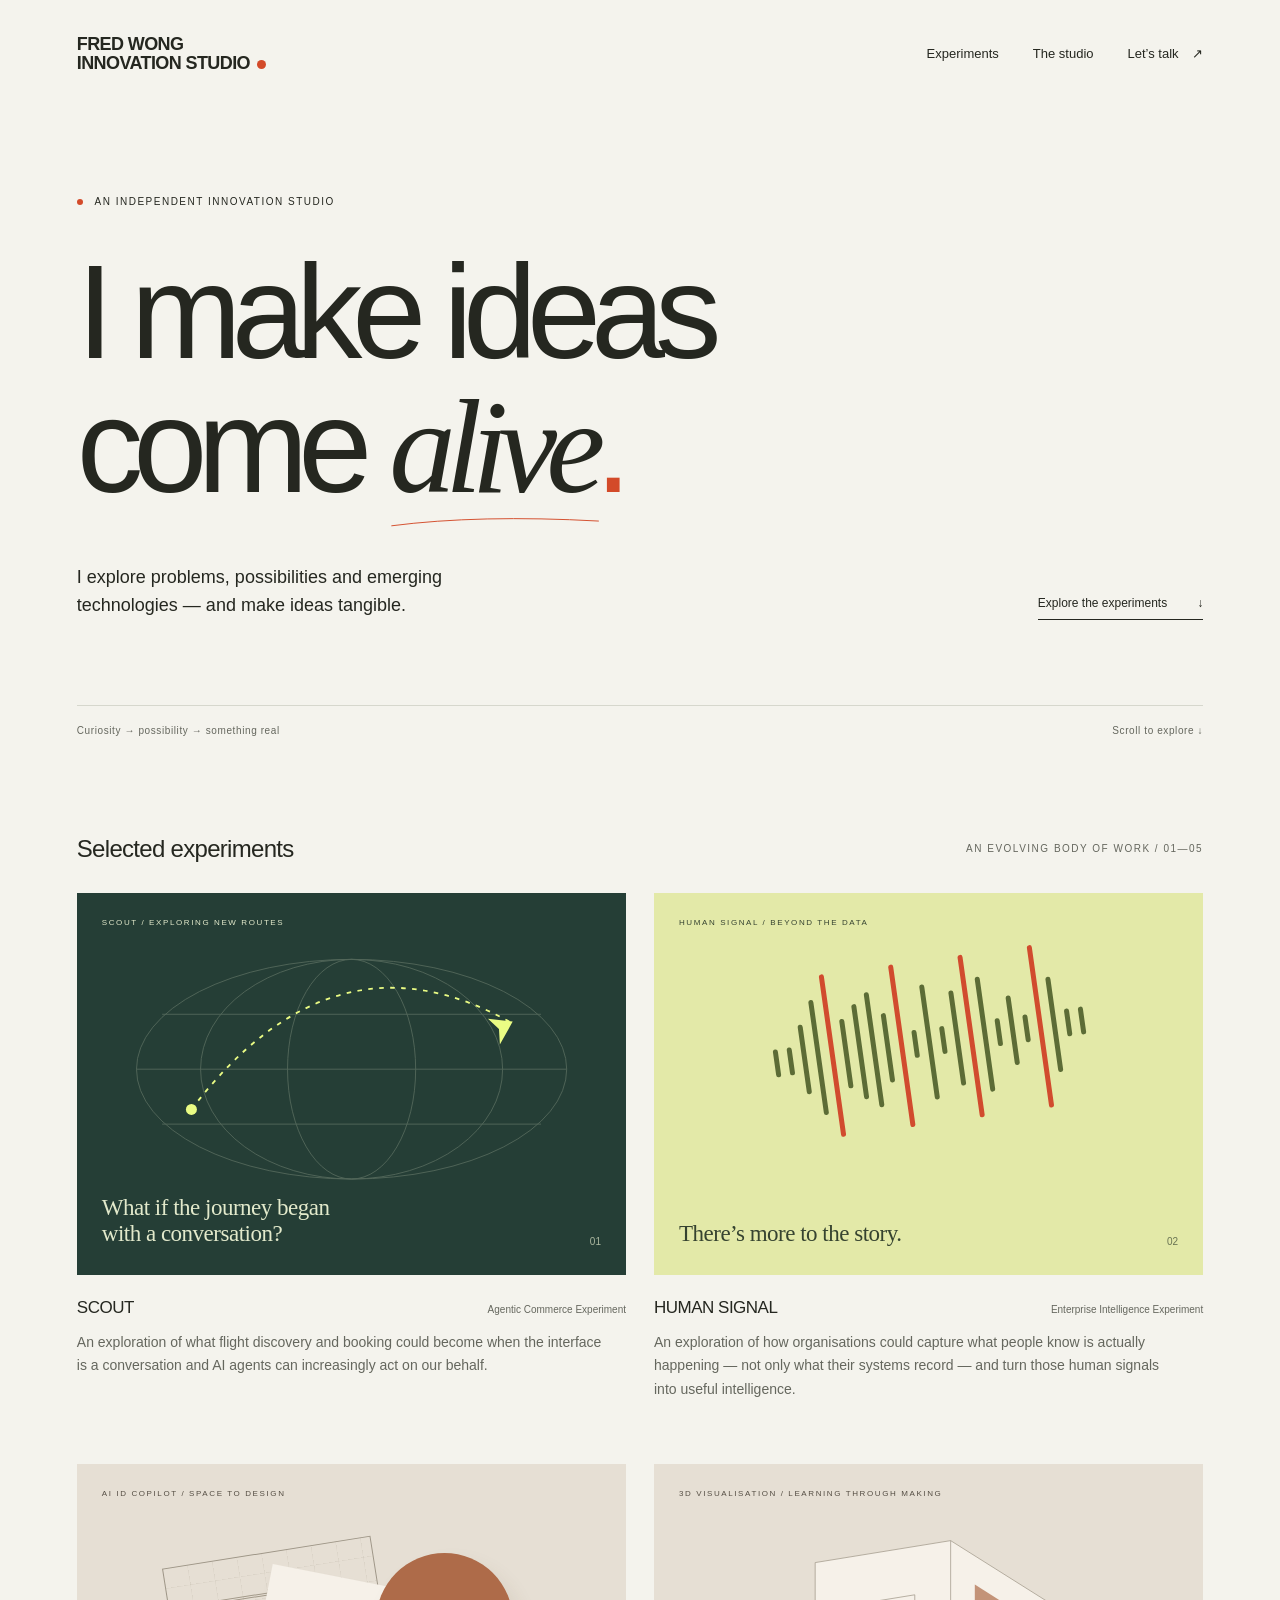
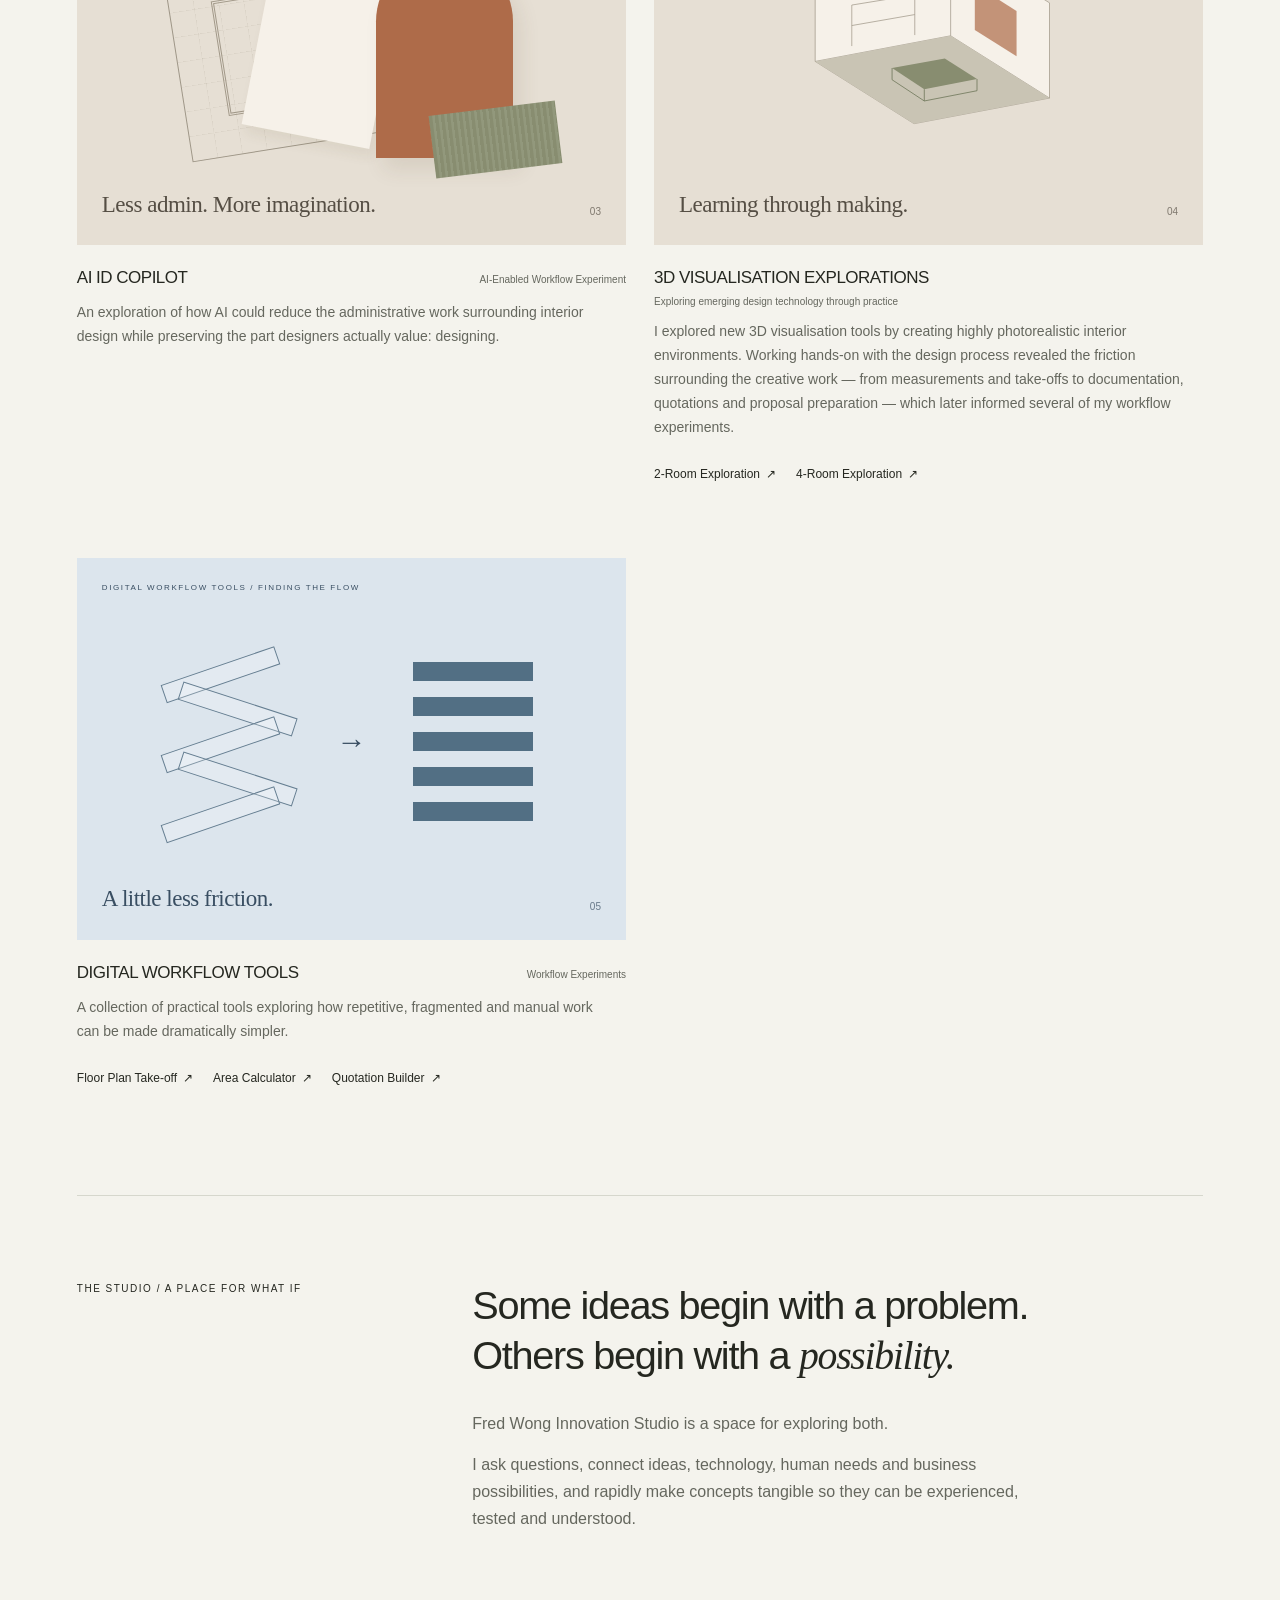
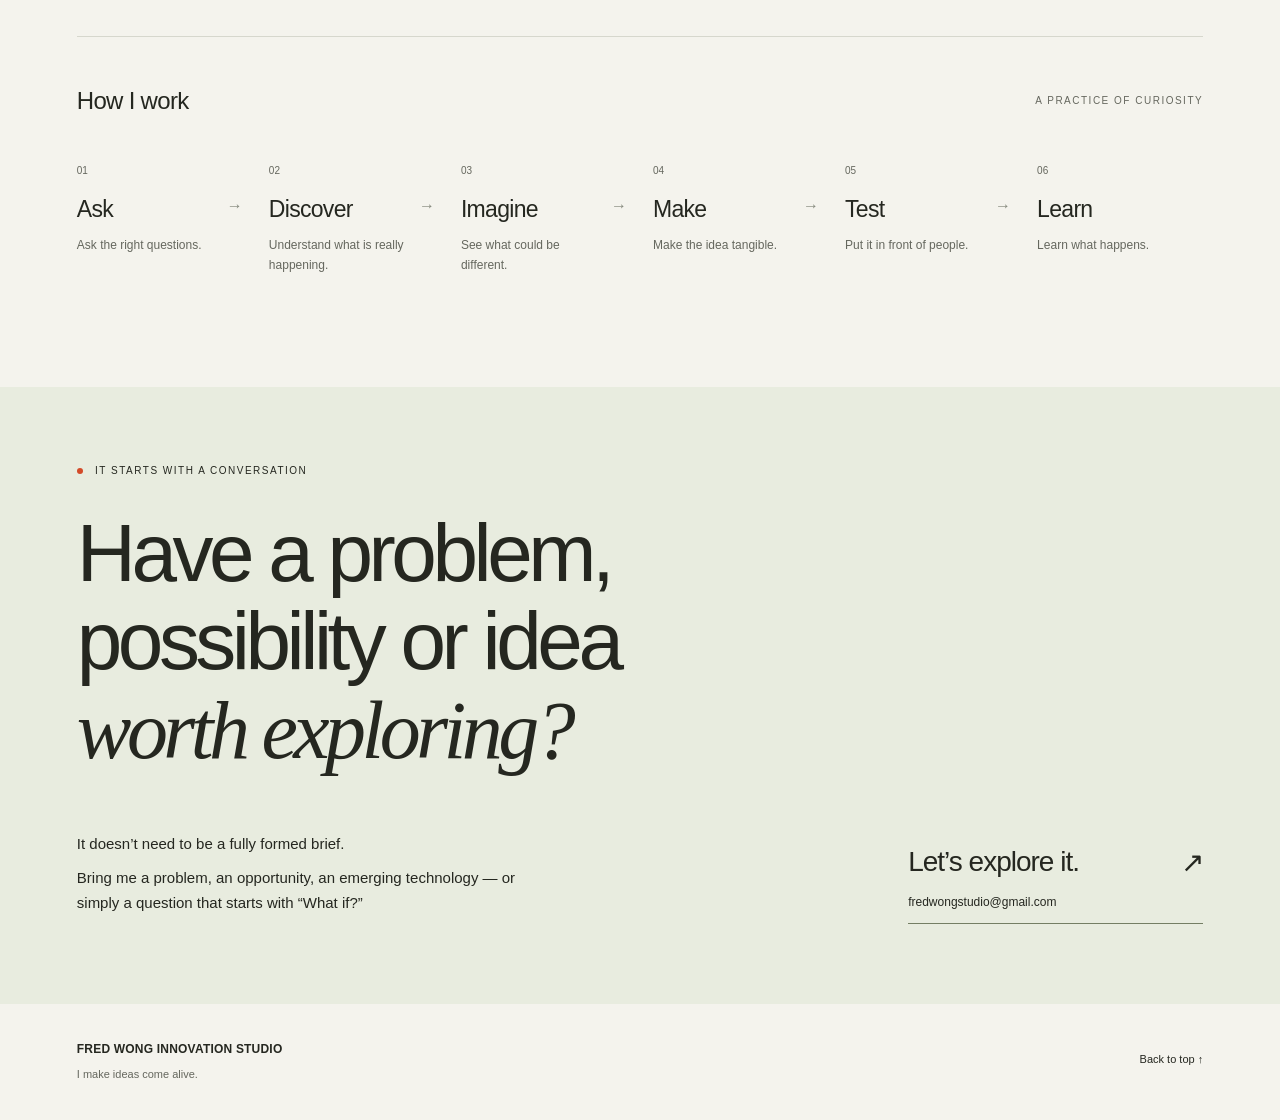
==== index.html @ 366e724b "Refine Studio positioning copy" ====
<!doctype html>
<html lang="en">
<head>
  <meta charset="utf-8">
  <meta name="viewport" content="width=device-width, initial-scale=1">
  <meta name="theme-color" content="#f4f3ed">
  <title>Fred Wong Innovation Studio — I make ideas come alive.</title>
  <meta name="description" content="An independent innovation studio. Exploring problems, possibilities and emerging technologies through tangible experiments.">
  <meta property="og:title" content="Fred Wong Innovation Studio — I make ideas come alive.">
  <meta property="og:description" content="Problems, possibilities, emerging technologies. A space for exploring what could exist and making it tangible.">
  <meta property="og:type" content="website">
  <link rel="icon" href="./favicon.svg" type="image/svg+xml">
  <link rel="stylesheet" href="./styles.css">
</head>
<body>
  <a class="skip-link" href="#main">Skip to content</a>
  <header class="site-header wrap">
    <a class="wordmark" href="#" aria-label="Fred Wong Innovation Studio home">FRED WONG<span>INNOVATION STUDIO<span class="brand-dot" aria-hidden="true"></span></span></a>
    <nav aria-label="Main navigation"><a href="#experiments">Experiments</a><a href="#studio">The studio</a><a href="#contact">Let’s talk <span aria-hidden="true">↗</span></a></nav>
  </header>
  <main id="main">
    <section class="hero wrap" aria-labelledby="hero-title">
      <div class="eyebrow"><span class="small-dot"></span> An independent innovation studio</div>
      <h1 id="hero-title">I make ideas<br>come <span class="alive">alive<svg viewBox="0 0 450 30" aria-hidden="true"><path d="M5 22 Q190 -2 442 12"/></svg></span><span class="orange">.</span></h1>
      <div class="hero-bottom"><p>I explore problems, possibilities and emerging technologies — and make ideas tangible.</p><a class="text-link" href="#experiments">Explore the experiments <span aria-hidden="true">↓</span></a></div>
      <div class="hero-note" aria-hidden="true"><span>Curiosity → possibility → something real</span><span>Scroll to explore ↓</span></div>
    </section>
    <section class="experiments wrap" id="experiments" aria-labelledby="experiments-title">
      <div class="section-heading"><h2 id="experiments-title">Selected experiments</h2><span class="eyebrow">An evolving body of work / 01—05</span></div>
      <div class="project-grid">
        <article class="project" id="scout">
          <div class="art scout-art" aria-hidden="true"><div class="art-label">SCOUT / EXPLORING NEW ROUTES</div><svg viewBox="0 0 600 350"><g fill="none" stroke="currentColor" opacity=".24"><ellipse cx="300" cy="180" rx="235" ry="120"/><ellipse cx="300" cy="180" rx="165" ry="120"/><ellipse cx="300" cy="180" rx="70" ry="120"/><path d="M65 180h470M93 120h414M93 240h414"/></g><path d="M125 224 Q280 20 474 129" fill="none" stroke="#eafc84" stroke-width="2" stroke-dasharray="5 7"/><circle cx="125" cy="224" r="6" fill="#eafc84"/><path d="m476 128-27-3 12 11 1 17z" fill="#eafc84"/></svg><div class="art-caption">What if the journey began<br>with a conversation?</div><span class="art-number">01</span></div>
          <div class="project-heading"><h3><a class="project-link" href="https://fredwongstudio.com/scout/">SCOUT</a></h3><span>Agentic Commerce Experiment</span></div><p>An exploration of what flight discovery and booking could become when the interface is a conversation and AI agents can increasingly act on our behalf.</p>
        </article>
        <article class="project" id="human-signal">
          <div class="art signal-art" aria-hidden="true"><div class="art-label">HUMAN SIGNAL / BEYOND THE DATA</div><div class="signal-field"><i></i><i></i><i></i><i></i><i></i><i></i><i></i><i></i><i></i><i></i><i></i><i></i><i></i><i></i><i></i><i></i><i></i><i></i><i></i><i></i><i></i><i></i><i></i></div><div class="art-caption">There’s more to the story.</div><span class="art-number">02</span></div>
          <div class="project-heading"><h3><a class="project-link" href="https://fredwongstudio.com/humansignal/">HUMAN SIGNAL</a></h3><span>Enterprise Intelligence Experiment</span></div><p>An exploration of how organisations could capture what people know is actually happening — not only what their systems record — and turn those human signals into useful intelligence.</p>
        </article>
        <article class="project" id="ai-id-copilot">
          <div class="art design-art" aria-hidden="true"><div class="art-label">AI ID COPILOT / SPACE TO DESIGN</div><div class="design-composition"><div class="plan"><span></span></div><div class="swatch"></div><div class="arch"></div><div class="material"></div></div><div class="art-caption">Less admin. More imagination.</div><span class="art-number">03</span></div>
          <div class="project-heading"><h3><a class="project-link" href="https://fredwongstudio.com/ID-Copilot/">AI ID COPILOT</a></h3><span>AI-Enabled Workflow Experiment</span></div><p>An exploration of how AI could reduce the administrative work surrounding interior design while preserving the part designers actually value: designing.</p>
        </article>
        <article class="project" id="visualisation-explorations">
          <div class="art design-art spatial-art" aria-hidden="true"><div class="art-label">3D VISUALISATION / LEARNING THROUGH MAKING</div><svg viewBox="0 0 600 350" fill="none"><path d="M145 220V85L330 55L465 140V270L280 305Z" fill="#f6f1e9" stroke="#9f9788"/><path d="M145 220L330 185L465 270M330 55V185" stroke="#9f9788"/><path d="M145 220L280 305L465 270L330 185Z" fill="#c9c4b4"/><path d="M363 115L420 151V213L363 177Z" fill="#ae6b49" opacity=".7"/><path d="M195 199V143L281 129V184M195 171L281 156" stroke="#9f9788"/><path d="M250 229L322 216L366 244L294 258Z" fill="#888d70"/><path d="M250 229V245L294 274L366 260V244M294 258V274" stroke="#667052"/></svg><div class="art-caption">Learning through making.</div><span class="art-number">04</span></div>
          <div class="project-heading"><h3>3D VISUALISATION EXPLORATIONS</h3><span>Exploring emerging design technology through practice</span></div><p>I explored new 3D visualisation tools by creating highly photorealistic interior environments. Working hands-on with the design process revealed the friction surrounding the creative work — from measurements and take-offs to documentation, quotations and proposal preparation — which later informed several of my workflow experiments.</p>
          <ul class="tool-links" aria-label="3D visualisation explorations">
            <li><a href="https://fredwongstudio.com/3dspatial2rm/">2-Room Exploration <span aria-hidden="true">↗</span></a></li>
            <li><a href="https://fredwongstudio.com/3dspatial4rm/">4-Room Exploration <span aria-hidden="true">↗</span></a></li>
          </ul>
        </article>
        <article class="project" id="digital-workflow-tools">
          <div class="art workflow-art" aria-hidden="true"><div class="art-label">DIGITAL WORKFLOW TOOLS / FINDING THE FLOW</div><div class="workflow-composition"><div class="loose-lines"><i></i><i></i><i></i><i></i><i></i></div><span class="flow-arrow">→</span><div class="ordered-lines"><i></i><i></i><i></i><i></i><i></i></div></div><div class="art-caption">A little less friction.</div><span class="art-number">05</span></div>
          <div class="project-heading"><h3>DIGITAL WORKFLOW TOOLS</h3><span>Workflow Experiments</span></div><p>A collection of practical tools exploring how repetitive, fragmented and manual work can be made dramatically simpler.</p>
          <ul class="tool-links" aria-label="Digital workflow prototypes">
            <li><a href="https://fredwongstudio.com/floorplancalculator/">Floor Plan Take-off <span aria-hidden="true">↗</span></a></li>
            <li><a href="https://fredwongstudio.com/areacalculator/">Area Calculator <span aria-hidden="true">↗</span></a></li>
            <li><a href="https://fredwongstudio.com/quotebuilder/">Quotation Builder <span aria-hidden="true">↗</span></a></li>
          </ul>
        </article>
      </div>
    </section>
    <section class="studio wrap" id="studio" aria-labelledby="studio-title"><div class="eyebrow">The studio / A place for what if</div><div class="studio-copy"><h2 id="studio-title">Some ideas begin with a problem.<br>Others begin with a <em>possibility.</em></h2><p>Fred Wong Innovation Studio is a space for exploring both.</p><p>I ask questions, connect ideas, technology, human needs and business possibilities, and rapidly make concepts tangible so they can be experienced, tested and understood.</p></div></section>
    <section class="process wrap" aria-labelledby="process-title"><div class="section-heading"><h2 id="process-title">How I work</h2><span class="eyebrow">A practice of curiosity</span></div><ol class="steps"><li><span>01</span><h3>Ask</h3><p>Ask the right questions.</p></li><li><span>02</span><h3>Discover</h3><p>Understand what is really happening.</p></li><li><span>03</span><h3>Imagine</h3><p>See what could be different.</p></li><li><span>04</span><h3>Make</h3><p>Make the idea tangible.</p></li><li><span>05</span><h3>Test</h3><p>Put it in front of people.</p></li><li><span>06</span><h3>Learn</h3><p>Learn what happens.</p></li></ol></section>
    <section class="contact" id="contact" aria-labelledby="contact-title"><div class="wrap"><div class="eyebrow"><span class="small-dot"></span> It starts with a conversation</div><h2 id="contact-title">Have a problem,<br>possibility or idea<br><em>worth exploring?</em></h2><div class="contact-bottom"><div><p>It doesn’t need to be a fully formed brief.</p><p>Bring me a problem, an opportunity, an emerging technology — or simply a question that starts with “What if?”</p></div><a class="contact-link" href="mailto:fredwongstudio@gmail.com">Let’s explore it. <span aria-hidden="true">↗</span><small>fredwongstudio@gmail.com</small></a></div></div></section>
  </main>
  <footer class="wrap"><div><a class="footer-brand" href="#">FRED WONG INNOVATION STUDIO</a><p>I make ideas come alive.</p></div><a class="text-link" href="#">Back to top ↑</a></footer>
</body>
</html>
---- styles.css ----
:root {
  --paper:#f4f3ed;
  --ink:#252720;
  --muted:#65675e;
  --line:#d6d7cd;
  --orange:#d34a29
}
* {
  box-sizing:border-box
}
html {
  scroll-behavior:smooth;
  scroll-padding-top:35px
}
body {
  margin:0;
  background:var(--paper);
  color:var(--ink);
  font-family:Arial,Helvetica,sans-serif;
  -webkit-font-smoothing:antialiased
}
a {
  color:inherit;
  text-decoration:none
}
a:focus-visible {
  outline:2px solid var(--orange);
  outline-offset:7px
}
::selection {
  background:#dce8a3
}
.wrap {
  width:min(1320px,88%);
  margin-inline:auto
}
.site-header {
  display:flex;
  justify-content:space-between;
  align-items:center;
  padding-block:35px
}
.wordmark {
  font-size:18px;
  font-weight:800;
  letter-spacing:-.6px;
  line-height:1.05
}
.wordmark>span {
  display:block
}
.brand-dot {
  display:inline-block;
  width:9px;
  height:9px;
  border-radius:50%;
  background:var(--orange);
  margin-left:7px
}
nav {
  display:flex;
  gap:34px;
  font-size:13px
}
nav a {
  padding-block:10px
}
nav a:hover,.text-link:hover {
  color:var(--orange)
}
nav a:last-child span {
  margin-left:10px
}
.hero {
  padding-top:86px
}
.eyebrow {
  font-size:10px;
  text-transform:uppercase;
  letter-spacing:1.5px;
  line-height:1.6
}
.small-dot {
  display:inline-block;
  width:6px;
  height:6px;
  background:var(--orange);
  border-radius:50%;
  margin-right:8px;
  vertical-align:middle
}
h1 {
  font-size:clamp(74px,10.4vw,150px);
  font-weight:500;
  letter-spacing:-.075em;
  line-height:1.01;
  margin:35px 0 48px
}
.alive {
  position:relative;
  font-family:Georgia,'Times New Roman',serif;
  font-style:italic;
  font-weight:400;
  letter-spacing:-.08em
}
.alive svg {
  position:absolute;
  bottom:-14px;
  left:0;
  width:104%;
  height:25px;
  overflow:visible
}
.alive path {
  stroke:var(--orange);
  stroke-width:2;
  fill:none
}
.orange {
  color:var(--orange)
}
.hero-bottom {
  display:flex;
  align-items:flex-end;
  justify-content:space-between;
  gap:40px
}
.hero-bottom p {
  max-width:465px;
  font-size:18px;
  line-height:1.6;
  margin:0
}
.text-link {
  font-size:12px;
  display:inline-flex;
  gap:30px;
  align-items:center;
  padding-block:9px;
  border-bottom:1px solid var(--ink)
}
.hero-note {
  display:flex;
  justify-content:space-between;
  margin-top:85px;
  padding:19px 0;
  border-top:1px solid var(--line);
  font-size:10px;
  letter-spacing:.6px;
  color:var(--muted)
}
.experiments {
  padding-top:80px;
  padding-bottom:95px
}
.section-heading {
  display:flex;
  justify-content:space-between;
  align-items:center;
  gap:20px;
  margin-bottom:30px
}
.section-heading h2 {
  font-size:24px;
  font-weight:400;
  letter-spacing:-.7px;
  margin:0
}
.section-heading .eyebrow {
  color:var(--muted)
}
.project-grid {
  display:grid;
  grid-template-columns:1fr 1fr;
  gap:62px 28px
}
.art {
  height:auto;
  aspect-ratio:1.44;
  position:relative;
  overflow:hidden;
  padding:25px;
  transition:transform .4s ease
}
.project:hover .art {
  transform:translateY(-4px)
}
.art-label {
  font-size:8px;
  letter-spacing:1.6px;
  position:relative;
  z-index:2
}
.art-caption {
  position:absolute;
  bottom:27px;
  left:25px;
  right:48px;
  font-family:Georgia,serif;
  font-size:23px;
  letter-spacing:-.5px;
  line-height:1.15
}
.art-number {
  position:absolute;
  bottom:28px;
  right:25px;
  font-size:10px;
  opacity:.7
}
.scout-art {
  background:#253e36;
  color:#e2e9cb
}
.scout-art svg {
  position:absolute;
  width:100%;
  height:90%;
  left:0;
  top:0
}
.signal-art {
  background:#e3e9a8;
  color:#364330
}
.signal-field {
  height:65%;
  display:flex;
  gap:9px;
  align-items:center;
  justify-content:center;
  padding-top:15px;
  transform:rotate(-8deg)
}
.signal-field i {
  height:14%;
  width:5px;
  border-radius:6px;
  background:#5c6c36
}
.signal-field i:nth-child(3n) {
  height:35%
}
.signal-field i:nth-child(4n) {
  height:58%
}
.signal-field i:nth-child(5n) {
  height:82%;
  background:#d14b2e
}
.signal-field i:nth-child(7n) {
  height:48%
}
.design-art {
  background:#e6dfd4;
  color:#554e44
}
.design-composition {
  position:absolute;
  inset:20% 18% 23%
}
.plan {
  position:absolute;
  left:0;
  top:5%;
  width:60%;
  height:90%;
  border:1px solid #9f9788;
  transform:rotate(-9deg);
  background:repeating-linear-gradient(0deg,transparent,transparent 24px,#bab2a34a 25px),repeating-linear-gradient(90deg,transparent,transparent 24px,#bab2a34a 25px)
}
.plan span {
  position:absolute;
  inset:20%;
  border:3px double #a29989
}
.arch {
  position:absolute;
  right:4%;
  bottom:0;
  width:39%;
  height:94%;
  background:#ae6b49;
  border-radius:100px 100px 0 0;
  box-shadow:8px 12px 20px #5b40241a
}
.swatch {
  position:absolute;
  left:23%;
  top:16%;
  width:37%;
  height:75%;
  background:#f6f1e9;
  transform:rotate(11deg);
  box-shadow:5px 8px 12px #63502d13
}
.material {
  position:absolute;
  right:-9%;
  bottom:-6%;
  width:36%;
  height:29%;
  background:repeating-linear-gradient(90deg,#888d70,#888d70 3px,#92987c 4px,#92987c 6px);
  transform:rotate(-7deg)
}
.workflow-art {
  background:#dce5ed;
  color:#394e62
}
.workflow-composition {
  position:absolute;
  inset:25% 17% 29%;
  display:flex;
  align-items:center;
  justify-content:space-between
}
.loose-lines,.ordered-lines {
  width:33%;
  height:100%;
  display:flex;
  flex-direction:column;
  justify-content:space-around
}
.workflow-composition i {
  display:block;
  height:11%;
  border:1px solid #667f92;
  background:#ffffff30
}
.loose-lines i:nth-child(odd) {
  transform:rotate(-19deg) translateX(-10px)
}
.loose-lines i:nth-child(even) {
  transform:rotate(18deg) translateX(8px)
}
.ordered-lines i {
  background:#526f84;
  border:0
}
.flow-arrow {
  font-size:30px;
  font-weight:400
}
.project-heading {
  display:flex;
  justify-content:space-between;
  align-items:baseline;
  gap:12px;
  margin-top:23px
}
.project h3 {
  font-size:17px;
  letter-spacing:-.5px;
  font-weight:500;
  margin:0
}
.project-heading>span {
  font-size:10px;
  color:var(--muted)
}
.project>p {
  font-size:14px;
  line-height:1.7;
  color:var(--muted);
  margin:13px 0 0;
  max-width:530px
}
.studio {
  display:grid;
  grid-template-columns:1fr 2fr;
  border-top:1px solid var(--line);
  padding-block:85px 90px;
  gap:30px
}
.studio-copy h2 {
  font-size:clamp(26px,3.1vw,43px);
  font-weight:400;
  line-height:1.25;
  letter-spacing:-1.3px;
  margin:0 0 28px
}
em {
  font-family:Georgia,serif;
  font-weight:400
}
.studio-copy p {
  font-size:16px;
  line-height:1.7;
  max-width:590px;
  color:var(--muted);
  margin:14px 0
}
.process {
  border-top:1px solid var(--line);
  padding-block:50px 100px
}
.steps {
  list-style:none;
  padding:0;
  display:grid;
  grid-template-columns:repeat(6,1fr);
  gap:26px;
  margin:45px 0 0
}
.steps li {
  position:relative
}
.steps li>span {
  font-size:10px;
  color:var(--muted)
}
.steps h3 {
  font-size:23px;
  font-weight:400;
  letter-spacing:-.7px;
  margin:18px 0 13px
}
.steps li:not(:last-child)::after {
  content:'→';
  position:absolute;
  right:0;
  top:37px;
  color:#868a7e
}
.steps p {
  font-size:12px;
  line-height:1.6;
  color:var(--muted);
  max-width:140px
}
.contact {
  background:#e8ecdf;
  padding-block:76px 80px
}
.contact h2 {
  font-weight:400;
  font-size:clamp(45px,6.4vw,90px);
  line-height:1.08;
  letter-spacing:-.055em;
  margin:30px 0 48px
}
.contact-bottom {
  display:flex;
  justify-content:space-between;
  align-items:flex-end;
  gap:40px
}
.contact-bottom p {
  font-size:15px;
  line-height:1.7;
  max-width:450px;
  margin:8px 0
}
.contact-link {
  font-size:28px;
  letter-spacing:-1px;
  border-bottom:1px solid #747e64;
  padding-bottom:14px;
  min-width:295px
}
.contact-link>span {
  float:right;
  transition:transform .2s
}
.contact-link:hover>span {
  transform:translate(3px,-3px)
}
.contact-link small {
  display:block;
  font-size:12px;
  letter-spacing:0;
  margin-top:17px
}
footer {
  display:flex;
  justify-content:space-between;
  align-items:center;
  padding-block:35px 40px
}
.footer-brand {
  font-size:12px;
  font-weight:700;
  letter-spacing:.2px
}
footer p {
  font-size:11px;
  color:var(--muted);
  margin-bottom:0
}
footer .text-link {
  border:0;
  font-size:11px
}
.skip-link {
  position:fixed;
  top:-100px;
  left:20px;
  padding:15px;
  background:var(--ink);
  color:white;
  z-index:10
}
.skip-link:focus {
  top:15px
}
@media(min-width:1500px) {
  .hero {
  padding-top:100px
}

}
@media(max-width:1000px) {
  .project-heading {
  display:block
}
.project-heading>span {
  display:block;
  margin-top:8px
}
.studio {
  grid-template-columns:1fr 2.2fr
}
.steps {
  gap:16px
}
.steps h3 {
  font-size:20px
}
.steps li:not(:last-child)::after {
  right:-8px
}
.art-caption {
  font-size:21px
}
.art-label {
  font-size:7px;
  letter-spacing:1px
}

}
@media(max-width:700px) {
  .wrap {
  width:88%
}
.site-header {
  padding-block:25px
}
.wordmark {
  font-size:15px
}
nav {
  gap:18px;
  font-size:11px
}
nav a:nth-child(2) {
  display:none
}
.hero {
  padding-top:58px
}
.eyebrow {
  font-size:9px;
  letter-spacing:1.1px
}
h1 {
  font-size:clamp(63px,12.5vw,88px);
  margin-top:30px;
  margin-bottom:36px
}
.alive svg {
  bottom:-11px;
  height:18px
}
.hero-bottom {
  display:block
}
.hero-bottom p {
  font-size:16px;
  max-width:360px
}
.hero-bottom .text-link {
  margin-top:25px
}
.hero-note {
  margin-top:52px;
  font-size:8px
}
.hero-note span:last-child {
  display:none
}
.experiments {
  padding-top:48px;
  padding-bottom:55px
}
.section-heading {
  align-items:flex-start;
  flex-direction:column;
  gap:10px;
  margin-bottom:24px
}
.section-heading h2 {
  font-size:23px
}
.project-grid {
  grid-template-columns:1fr;
  gap:38px
}
.art {
  padding:22px;
  aspect-ratio:1.3
}
.art-label {
  font-size:7px
}
.art-caption {
  left:22px;
  font-size:23px
}
.project-heading {
  margin-top:20px
}
.project h3 {
  font-size:17px
}
.project>p {
  font-size:14px
}
.studio {
  display:block;
  padding-block:45px
}
.studio-copy h2 {
  font-size:30px;
  margin-top:27px
}
.studio-copy p {
  font-size:15px
}
.process {
  padding-block:40px 50px
}
.steps {
  grid-template-columns:repeat(2,1fr);
  gap:22px 28px;
  margin-top:25px
}
.steps li {
  border-top:1px solid var(--line);
  padding-top:15px
}
.steps h3 {
  font-size:23px;
  margin-top:12px
}
.steps li:not(:last-child)::after {
  top:45px;
  right:4px
}
.steps p {
  max-width:155px
}
.contact {
  padding-block:50px
}
.contact h2 {
  font-size:clamp(41px,8.6vw,60px);
  margin-bottom:30px
}
.contact-bottom {
  display:block
}
.contact-bottom p {
  font-size:14px
}
.contact-link {
  display:block;
  margin-top:34px;
  min-width:0;
  max-width:360px;
  font-size:26px
}
footer {
  padding-block:28px
}
footer .text-link {
  font-size:10px
}

}
@media(prefers-reduced-motion:reduce) {
  html {
  scroll-behavior:auto
}
*,*::before,*::after {
  transition:none!important
}

}


/* Allow artwork to shrink inside the grid on narrow screens. */
.project {
  min-width: 0;
}

/* Whole-card project links retain the existing artwork hover treatment. */
.project {
  position:relative
}
.project-link::after {
  content:"";
  position:absolute;
  inset:0;
  z-index:3;
  cursor:pointer
}
.project-link:focus-visible {
  outline:none
}
.project-link:focus-visible::after {
  outline:2px solid var(--orange);
  outline-offset:7px
}
.tool-links {
  list-style:none;
  display:flex;
  flex-wrap:wrap;
  gap:0 20px;
  padding:0;
  margin:13px 0 0;
  font-size:12px
}
.tool-links a {
  display:inline-flex;
  align-items:center;
  gap:6px;
  min-height:44px
}
.tool-links a:hover,.tool-links a:focus-visible {
  color:var(--orange)
}

/* The exploration card uses the existing palette and editorial treatment. */
.spatial-art svg {
  position:absolute;
  width:80%;
  height:70%;
  top:8%;
  left:10%
}
#visualisation-explorations .project-heading {
  display:block
}
#visualisation-explorations .project-heading>span {
  display:block;
  margin-top:8px
}
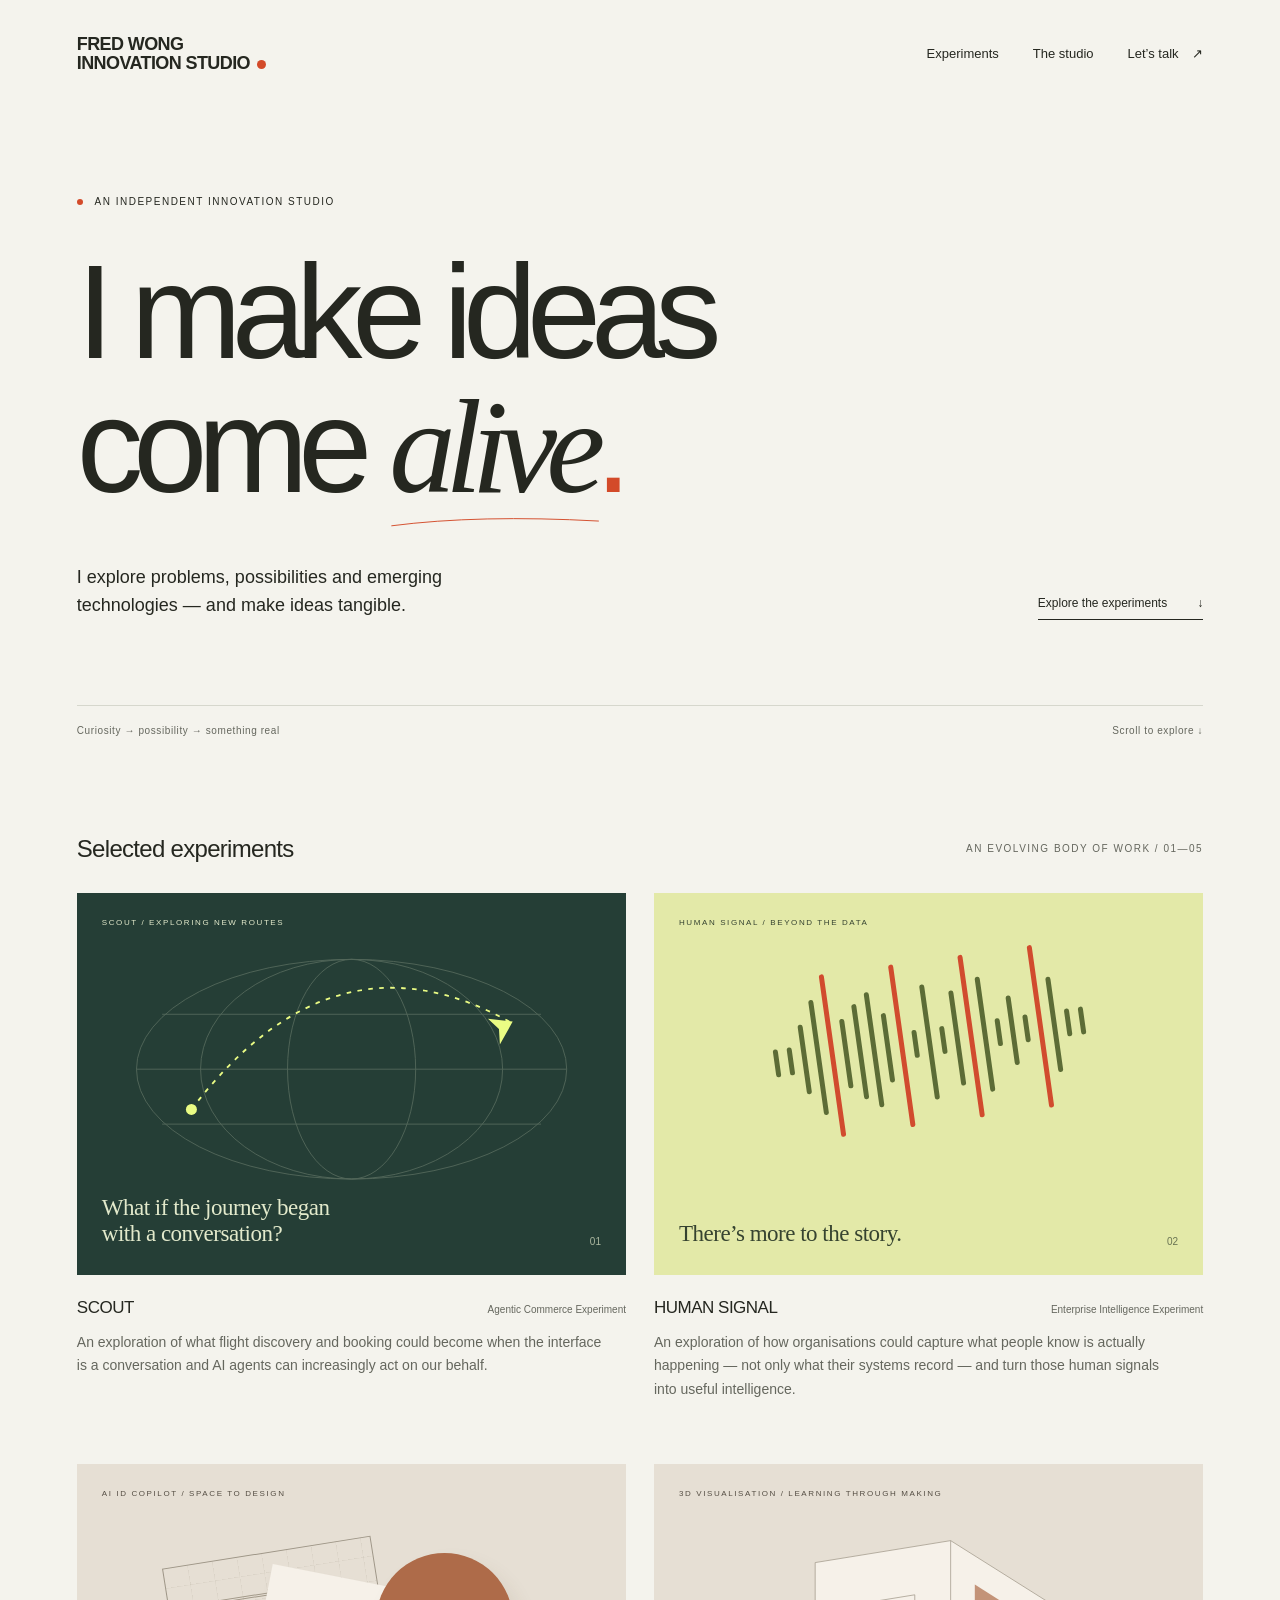
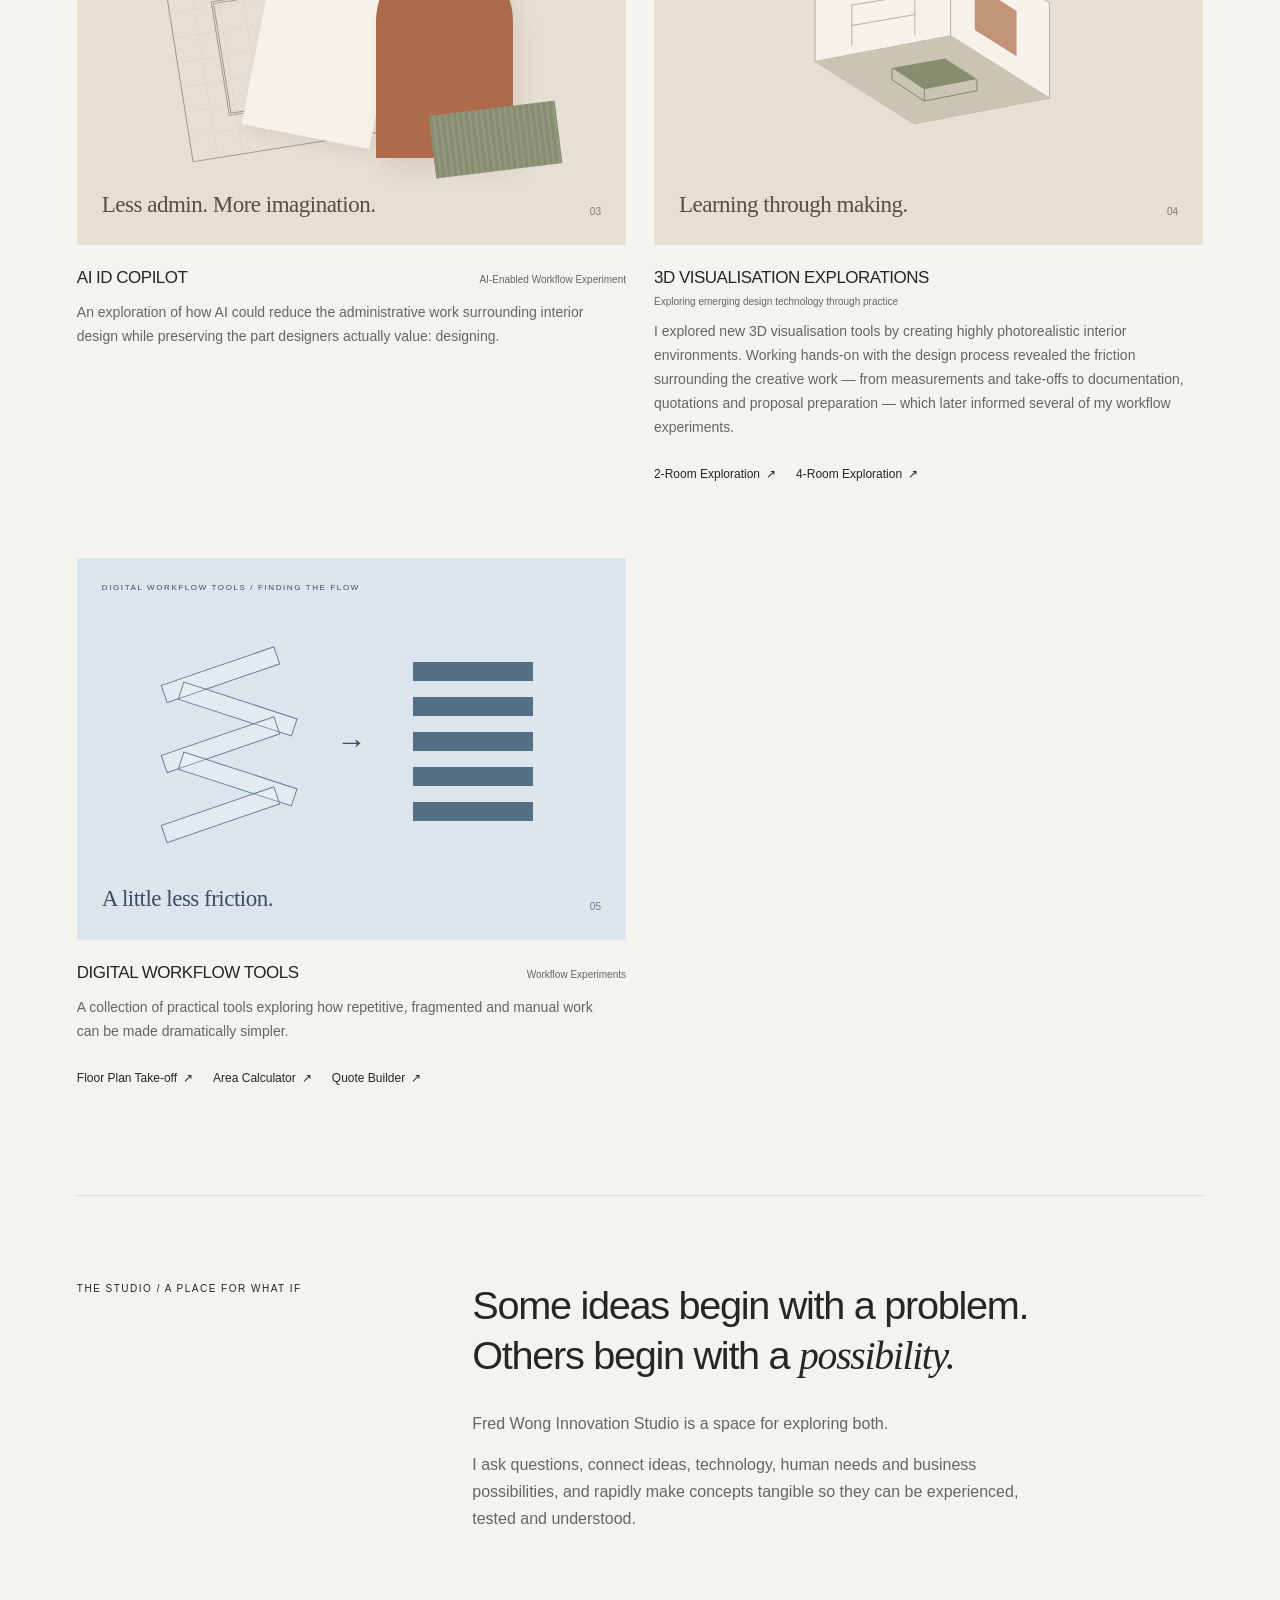
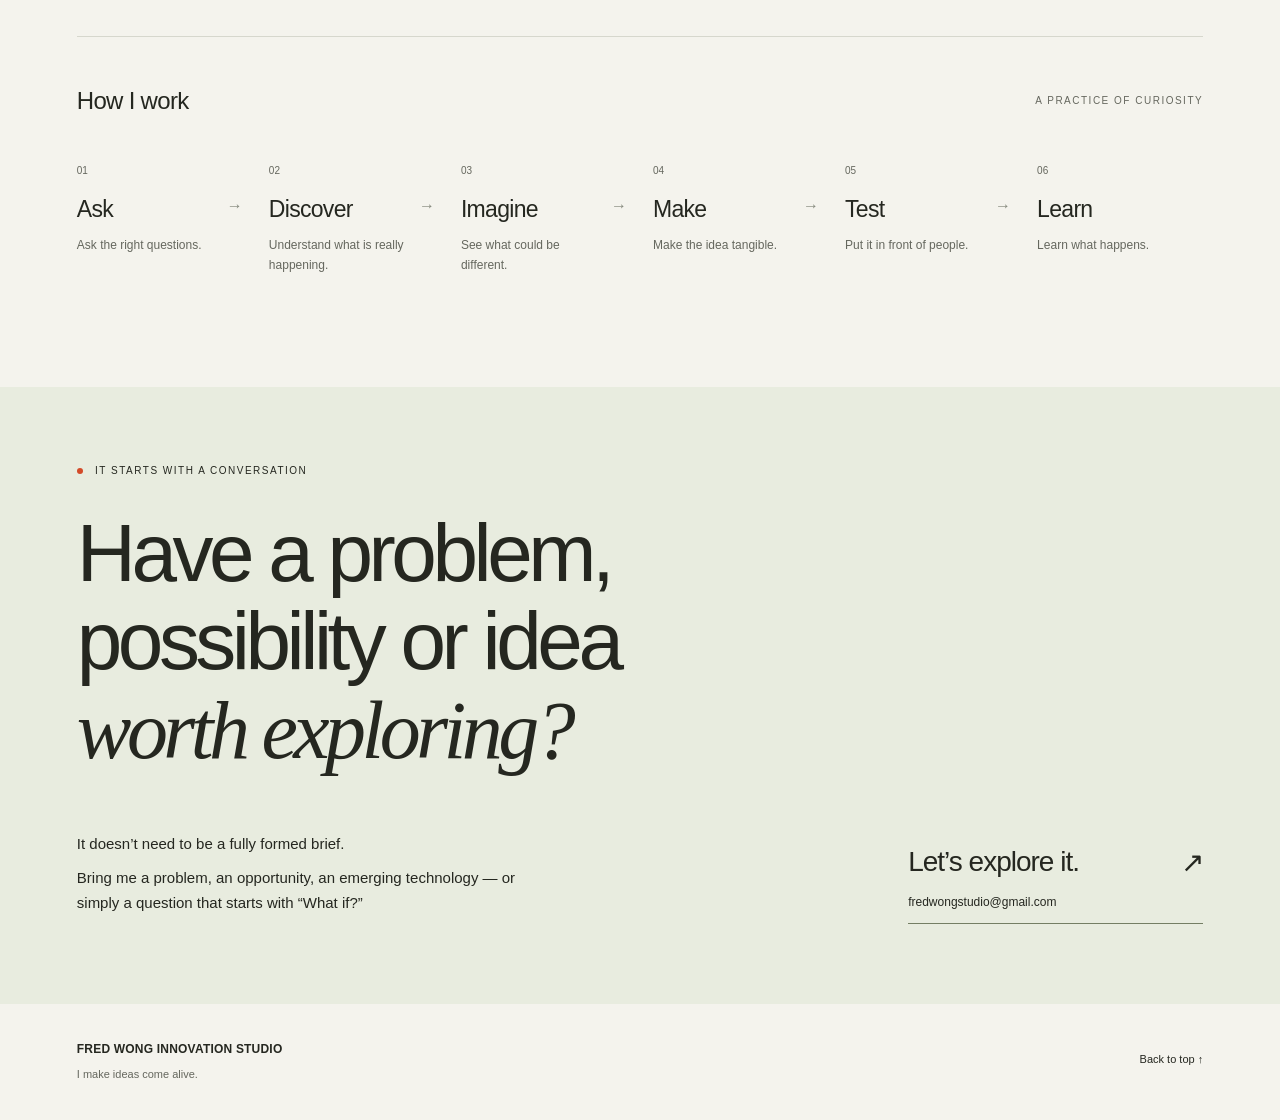
==== commit 6747b1b3: "Rename Quotation Builder label" ====
--- a/index.html
+++ b/index.html
@@ -54,7 +54,7 @@
           <ul class="tool-links" aria-label="Digital workflow prototypes">
             <li><a href="https://fredwongstudio.com/floorplancalculator/">Floor Plan Take-off <span aria-hidden="true">↗</span></a></li>
             <li><a href="https://fredwongstudio.com/areacalculator/">Area Calculator <span aria-hidden="true">↗</span></a></li>
-            <li><a href="https://fredwongstudio.com/quotebuilder/">Quotation Builder <span aria-hidden="true">↗</span></a></li>
+            <li><a href="https://fredwongstudio.com/quotebuilder/">Quote Builder <span aria-hidden="true">↗</span></a></li>
           </ul>
         </article>
       </div>
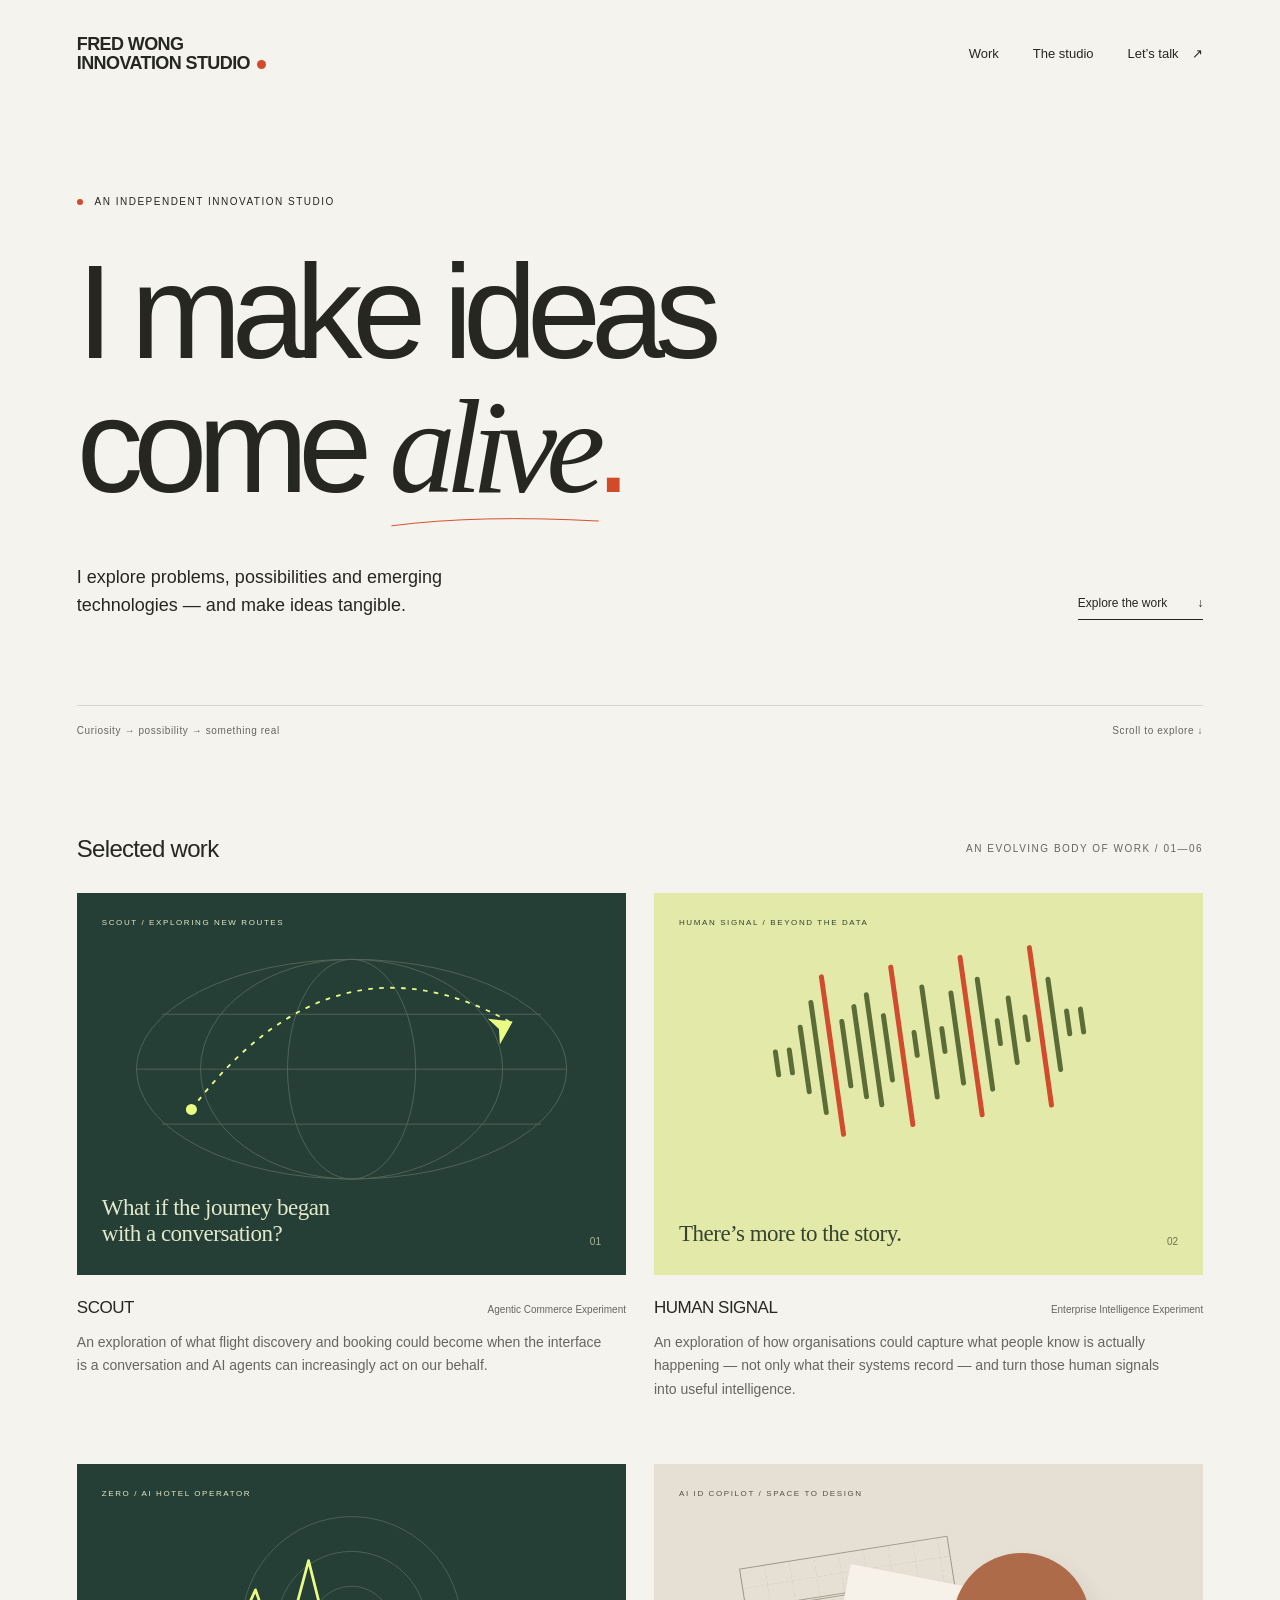
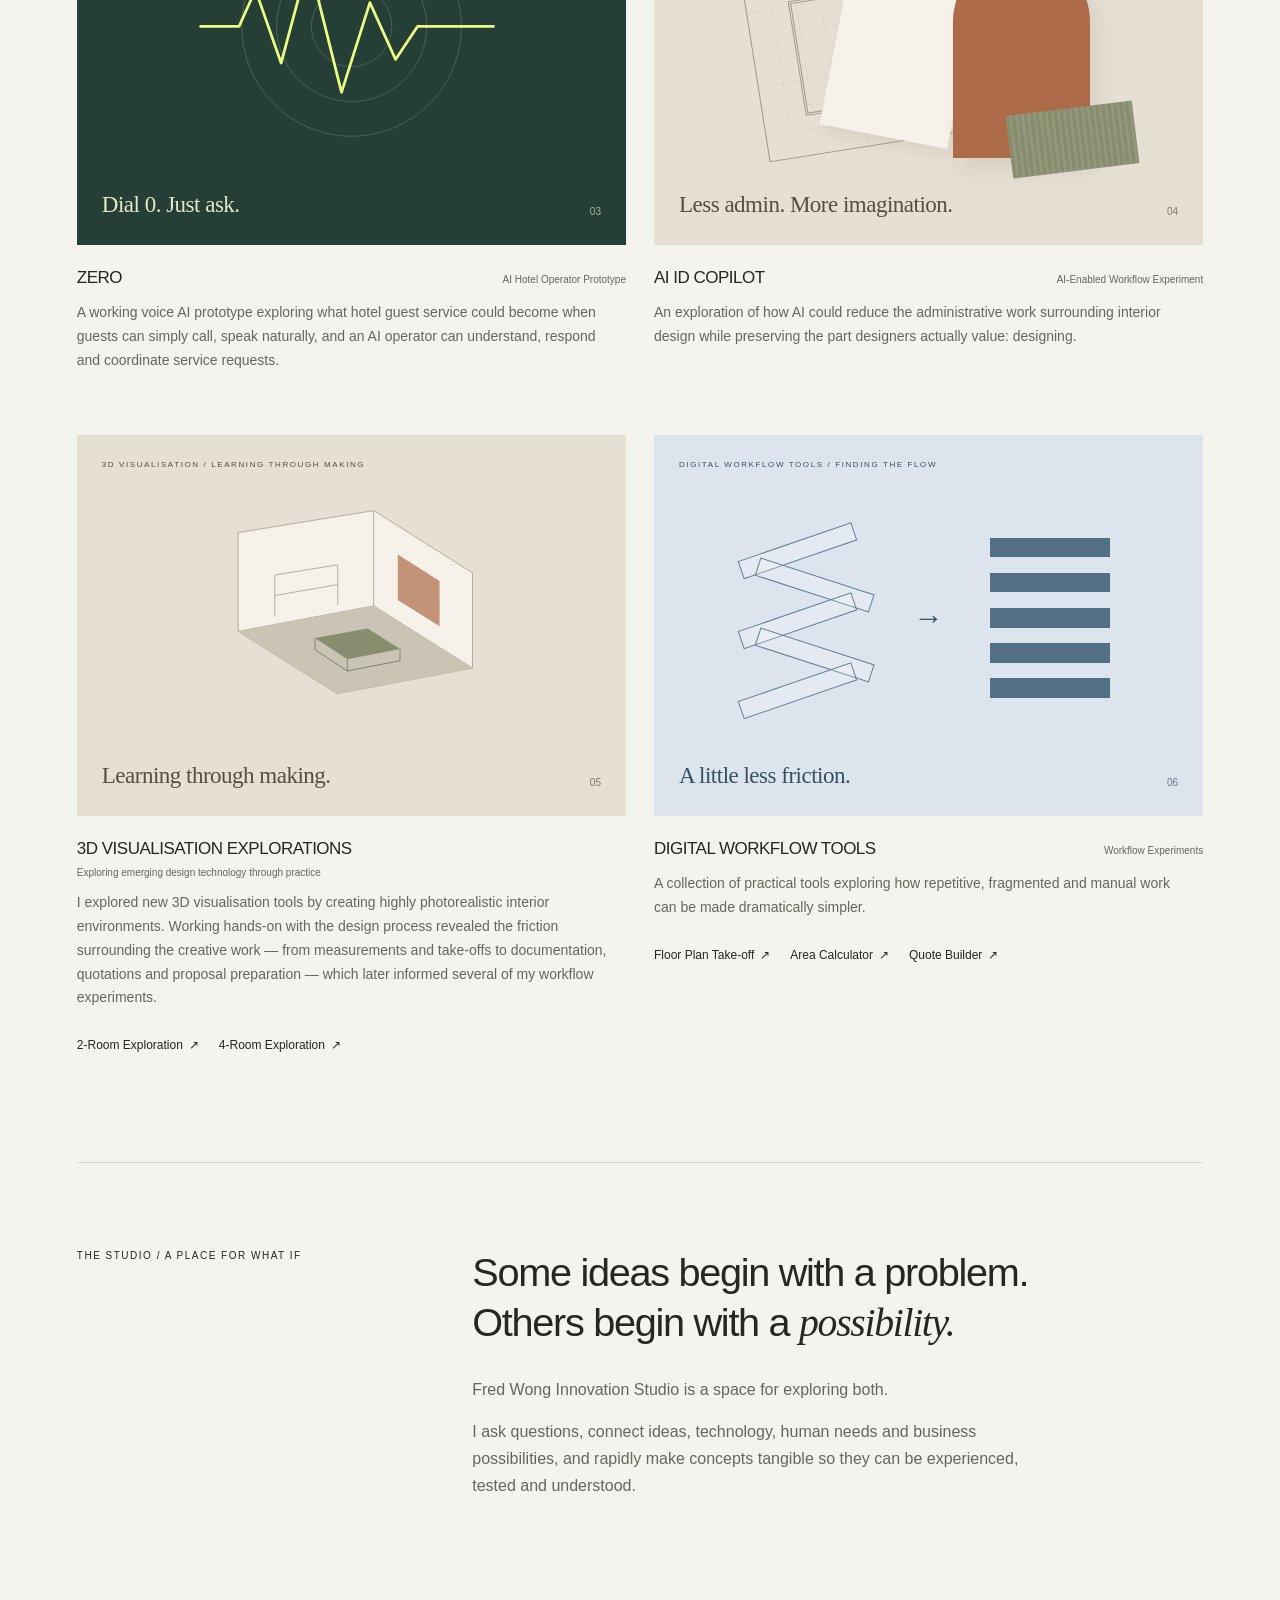
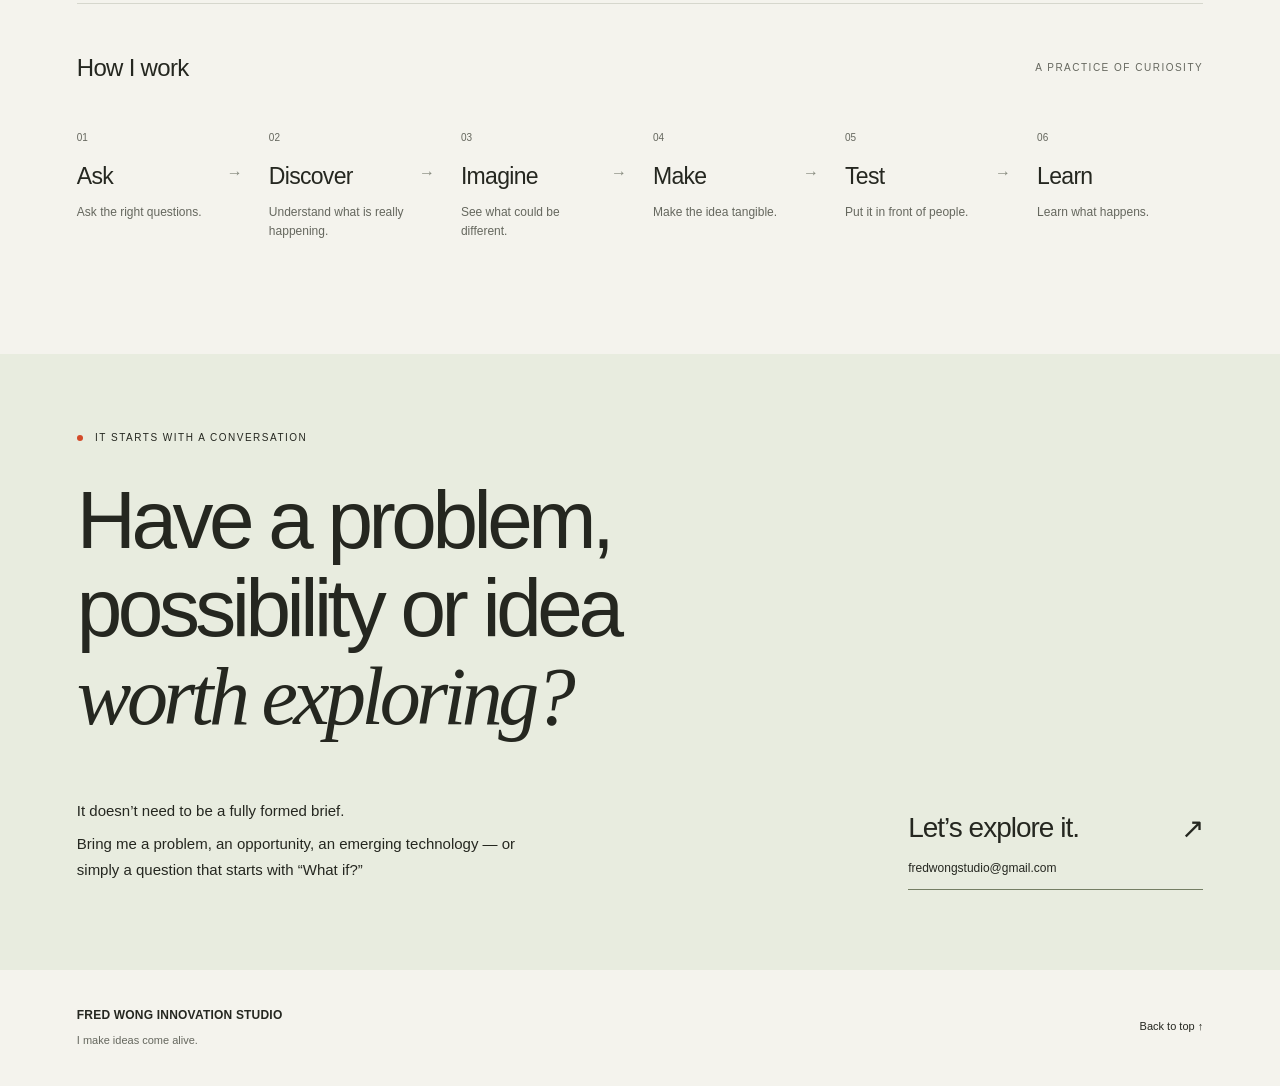
==== commit 30d4098f: "Add ZERO to selected work" ====
--- a/index.html
+++ b/index.html
@@ -5,7 +5,7 @@
   <meta name="viewport" content="width=device-width, initial-scale=1">
   <meta name="theme-color" content="#f4f3ed">
   <title>Fred Wong Innovation Studio — I make ideas come alive.</title>
-  <meta name="description" content="An independent innovation studio. Exploring problems, possibilities and emerging technologies through tangible experiments.">
+  <meta name="description" content="An independent innovation studio. Exploring problems, possibilities and emerging technologies through prototypes, explorations and tangible ideas.">
   <meta property="og:title" content="Fred Wong Innovation Studio — I make ideas come alive.">
   <meta property="og:description" content="Problems, possibilities, emerging technologies. A space for exploring what could exist and making it tangible.">
   <meta property="og:type" content="website">
@@ -16,17 +16,17 @@
   <a class="skip-link" href="#main">Skip to content</a>
   <header class="site-header wrap">
     <a class="wordmark" href="#" aria-label="Fred Wong Innovation Studio home">FRED WONG<span>INNOVATION STUDIO<span class="brand-dot" aria-hidden="true"></span></span></a>
-    <nav aria-label="Main navigation"><a href="#experiments">Experiments</a><a href="#studio">The studio</a><a href="#contact">Let’s talk <span aria-hidden="true">↗</span></a></nav>
+    <nav aria-label="Main navigation"><a href="#experiments">Work</a><a href="#studio">The studio</a><a href="#contact">Let’s talk <span aria-hidden="true">↗</span></a></nav>
   </header>
   <main id="main">
     <section class="hero wrap" aria-labelledby="hero-title">
       <div class="eyebrow"><span class="small-dot"></span> An independent innovation studio</div>
       <h1 id="hero-title">I make ideas<br>come <span class="alive">alive<svg viewBox="0 0 450 30" aria-hidden="true"><path d="M5 22 Q190 -2 442 12"/></svg></span><span class="orange">.</span></h1>
-      <div class="hero-bottom"><p>I explore problems, possibilities and emerging technologies — and make ideas tangible.</p><a class="text-link" href="#experiments">Explore the experiments <span aria-hidden="true">↓</span></a></div>
+      <div class="hero-bottom"><p>I explore problems, possibilities and emerging technologies — and make ideas tangible.</p><a class="text-link" href="#experiments">Explore the work <span aria-hidden="true">↓</span></a></div>
       <div class="hero-note" aria-hidden="true"><span>Curiosity → possibility → something real</span><span>Scroll to explore ↓</span></div>
     </section>
     <section class="experiments wrap" id="experiments" aria-labelledby="experiments-title">
-      <div class="section-heading"><h2 id="experiments-title">Selected experiments</h2><span class="eyebrow">An evolving body of work / 01—05</span></div>
+      <div class="section-heading"><h2 id="experiments-title">Selected work</h2><span class="eyebrow">An evolving body of work / 01—06</span></div>
       <div class="project-grid">
         <article class="project" id="scout">
           <div class="art scout-art" aria-hidden="true"><div class="art-label">SCOUT / EXPLORING NEW ROUTES</div><svg viewBox="0 0 600 350"><g fill="none" stroke="currentColor" opacity=".24"><ellipse cx="300" cy="180" rx="235" ry="120"/><ellipse cx="300" cy="180" rx="165" ry="120"/><ellipse cx="300" cy="180" rx="70" ry="120"/><path d="M65 180h470M93 120h414M93 240h414"/></g><path d="M125 224 Q280 20 474 129" fill="none" stroke="#eafc84" stroke-width="2" stroke-dasharray="5 7"/><circle cx="125" cy="224" r="6" fill="#eafc84"/><path d="m476 128-27-3 12 11 1 17z" fill="#eafc84"/></svg><div class="art-caption">What if the journey began<br>with a conversation?</div><span class="art-number">01</span></div>
@@ -36,12 +36,16 @@
           <div class="art signal-art" aria-hidden="true"><div class="art-label">HUMAN SIGNAL / BEYOND THE DATA</div><div class="signal-field"><i></i><i></i><i></i><i></i><i></i><i></i><i></i><i></i><i></i><i></i><i></i><i></i><i></i><i></i><i></i><i></i><i></i><i></i><i></i><i></i><i></i><i></i><i></i></div><div class="art-caption">There’s more to the story.</div><span class="art-number">02</span></div>
           <div class="project-heading"><h3><a class="project-link" href="https://fredwongstudio.com/humansignal/">HUMAN SIGNAL</a></h3><span>Enterprise Intelligence Experiment</span></div><p>An exploration of how organisations could capture what people know is actually happening — not only what their systems record — and turn those human signals into useful intelligence.</p>
         </article>
+        <article class="project" id="zero">
+          <div class="art scout-art" aria-hidden="true"><div class="art-label">ZERO / AI HOTEL OPERATOR</div><svg viewBox="0 0 600 350"><g fill="none" stroke="currentColor" opacity=".22"><circle cx="300" cy="165" r="120"/><circle cx="300" cy="165" r="82"/><circle cx="300" cy="165" r="44"/></g><path d="M135 165h42l18-40 28 80 30-112 36 144 31-98 28 62 24-36h83" fill="none" stroke="#eafc84" stroke-width="3" stroke-linecap="round" stroke-linejoin="round"/></svg><div class="art-caption">Dial 0. Just ask.</div><span class="art-number">03</span></div>
+          <div class="project-heading"><h3><a class="project-link" href="https://fredwongstudio.com/zero/">ZERO</a></h3><span>AI Hotel Operator Prototype</span></div><p>A working voice AI prototype exploring what hotel guest service could become when guests can simply call, speak naturally, and an AI operator can understand, respond and coordinate service requests.</p>
+        </article>
         <article class="project" id="ai-id-copilot">
-          <div class="art design-art" aria-hidden="true"><div class="art-label">AI ID COPILOT / SPACE TO DESIGN</div><div class="design-composition"><div class="plan"><span></span></div><div class="swatch"></div><div class="arch"></div><div class="material"></div></div><div class="art-caption">Less admin. More imagination.</div><span class="art-number">03</span></div>
+          <div class="art design-art" aria-hidden="true"><div class="art-label">AI ID COPILOT / SPACE TO DESIGN</div><div class="design-composition"><div class="plan"><span></span></div><div class="swatch"></div><div class="arch"></div><div class="material"></div></div><div class="art-caption">Less admin. More imagination.</div><span class="art-number">04</span></div>
           <div class="project-heading"><h3><a class="project-link" href="https://fredwongstudio.com/ID-Copilot/">AI ID COPILOT</a></h3><span>AI-Enabled Workflow Experiment</span></div><p>An exploration of how AI could reduce the administrative work surrounding interior design while preserving the part designers actually value: designing.</p>
         </article>
         <article class="project" id="visualisation-explorations">
-          <div class="art design-art spatial-art" aria-hidden="true"><div class="art-label">3D VISUALISATION / LEARNING THROUGH MAKING</div><svg viewBox="0 0 600 350" fill="none"><path d="M145 220V85L330 55L465 140V270L280 305Z" fill="#f6f1e9" stroke="#9f9788"/><path d="M145 220L330 185L465 270M330 55V185" stroke="#9f9788"/><path d="M145 220L280 305L465 270L330 185Z" fill="#c9c4b4"/><path d="M363 115L420 151V213L363 177Z" fill="#ae6b49" opacity=".7"/><path d="M195 199V143L281 129V184M195 171L281 156" stroke="#9f9788"/><path d="M250 229L322 216L366 244L294 258Z" fill="#888d70"/><path d="M250 229V245L294 274L366 260V244M294 258V274" stroke="#667052"/></svg><div class="art-caption">Learning through making.</div><span class="art-number">04</span></div>
+          <div class="art design-art spatial-art" aria-hidden="true"><div class="art-label">3D VISUALISATION / LEARNING THROUGH MAKING</div><svg viewBox="0 0 600 350" fill="none"><path d="M145 220V85L330 55L465 140V270L280 305Z" fill="#f6f1e9" stroke="#9f9788"/><path d="M145 220L330 185L465 270M330 55V185" stroke="#9f9788"/><path d="M145 220L280 305L465 270L330 185Z" fill="#c9c4b4"/><path d="M363 115L420 151V213L363 177Z" fill="#ae6b49" opacity=".7"/><path d="M195 199V143L281 129V184M195 171L281 156" stroke="#9f9788"/><path d="M250 229L322 216L366 244L294 258Z" fill="#888d70"/><path d="M250 229V245L294 274L366 260V244M294 258V274" stroke="#667052"/></svg><div class="art-caption">Learning through making.</div><span class="art-number">05</span></div>
           <div class="project-heading"><h3>3D VISUALISATION EXPLORATIONS</h3><span>Exploring emerging design technology through practice</span></div><p>I explored new 3D visualisation tools by creating highly photorealistic interior environments. Working hands-on with the design process revealed the friction surrounding the creative work — from measurements and take-offs to documentation, quotations and proposal preparation — which later informed several of my workflow experiments.</p>
           <ul class="tool-links" aria-label="3D visualisation explorations">
             <li><a href="https://fredwongstudio.com/3dspatial2rm/">2-Room Exploration <span aria-hidden="true">↗</span></a></li>
@@ -49,7 +53,7 @@
           </ul>
         </article>
         <article class="project" id="digital-workflow-tools">
-          <div class="art workflow-art" aria-hidden="true"><div class="art-label">DIGITAL WORKFLOW TOOLS / FINDING THE FLOW</div><div class="workflow-composition"><div class="loose-lines"><i></i><i></i><i></i><i></i><i></i></div><span class="flow-arrow">→</span><div class="ordered-lines"><i></i><i></i><i></i><i></i><i></i></div></div><div class="art-caption">A little less friction.</div><span class="art-number">05</span></div>
+          <div class="art workflow-art" aria-hidden="true"><div class="art-label">DIGITAL WORKFLOW TOOLS / FINDING THE FLOW</div><div class="workflow-composition"><div class="loose-lines"><i></i><i></i><i></i><i></i><i></i></div><span class="flow-arrow">→</span><div class="ordered-lines"><i></i><i></i><i></i><i></i><i></i></div></div><div class="art-caption">A little less friction.</div><span class="art-number">06</span></div>
           <div class="project-heading"><h3>DIGITAL WORKFLOW TOOLS</h3><span>Workflow Experiments</span></div><p>A collection of practical tools exploring how repetitive, fragmented and manual work can be made dramatically simpler.</p>
           <ul class="tool-links" aria-label="Digital workflow prototypes">
             <li><a href="https://fredwongstudio.com/floorplancalculator/">Floor Plan Take-off <span aria-hidden="true">↗</span></a></li>
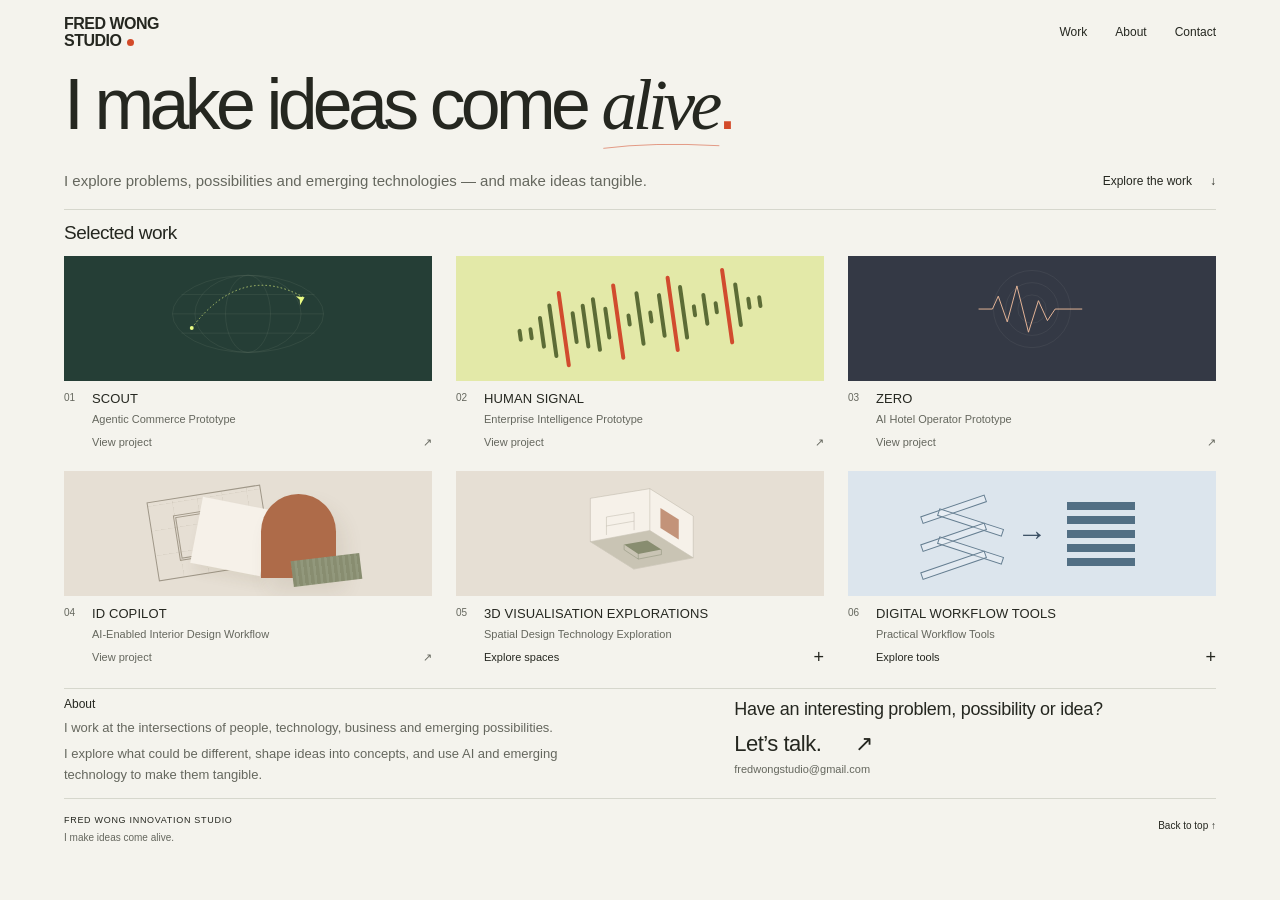
==== commit 42bd27a0: "Refine Fred Wong Studio portfolio gallery" ====
--- a/index.html
+++ b/index.html
@@ -15,58 +15,80 @@
 <body>
   <a class="skip-link" href="#main">Skip to content</a>
   <header class="site-header wrap">
-    <a class="wordmark" href="#" aria-label="Fred Wong Innovation Studio home">FRED WONG<span>INNOVATION STUDIO<span class="brand-dot" aria-hidden="true"></span></span></a>
-    <nav aria-label="Main navigation"><a href="#experiments">Work</a><a href="#studio">The studio</a><a href="#contact">Let’s talk <span aria-hidden="true">↗</span></a></nav>
+    <a class="wordmark" href="#" aria-label="Fred Wong Studio home">FRED WONG<span>STUDIO<span class="brand-dot" aria-hidden="true"></span></span></a>
+    <nav aria-label="Main navigation"><a href="#experiments">Work</a><a href="#studio">About</a><a href="#contact">Contact</a></nav>
   </header>
   <main id="main">
     <section class="hero wrap" aria-labelledby="hero-title">
-      <div class="eyebrow"><span class="small-dot"></span> An independent innovation studio</div>
-      <h1 id="hero-title">I make ideas<br>come <span class="alive">alive<svg viewBox="0 0 450 30" aria-hidden="true"><path d="M5 22 Q190 -2 442 12"/></svg></span><span class="orange">.</span></h1>
+      <h1 id="hero-title">I make ideas come <span class="alive">alive<svg viewBox="0 0 450 30" aria-hidden="true"><path d="M5 22 Q190 -2 442 12"/></svg></span><span class="orange">.</span></h1>
       <div class="hero-bottom"><p>I explore problems, possibilities and emerging technologies — and make ideas tangible.</p><a class="text-link" href="#experiments">Explore the work <span aria-hidden="true">↓</span></a></div>
-      <div class="hero-note" aria-hidden="true"><span>Curiosity → possibility → something real</span><span>Scroll to explore ↓</span></div>
     </section>
     <section class="experiments wrap" id="experiments" aria-labelledby="experiments-title">
-      <div class="section-heading"><h2 id="experiments-title">Selected work</h2><span class="eyebrow">An evolving body of work / 01—06</span></div>
+      <div class="section-heading"><h2 id="experiments-title">Selected work</h2></div>
       <div class="project-grid">
         <article class="project" id="scout">
-          <div class="art scout-art" aria-hidden="true"><div class="art-label">SCOUT / EXPLORING NEW ROUTES</div><svg viewBox="0 0 600 350"><g fill="none" stroke="currentColor" opacity=".24"><ellipse cx="300" cy="180" rx="235" ry="120"/><ellipse cx="300" cy="180" rx="165" ry="120"/><ellipse cx="300" cy="180" rx="70" ry="120"/><path d="M65 180h470M93 120h414M93 240h414"/></g><path d="M125 224 Q280 20 474 129" fill="none" stroke="#eafc84" stroke-width="2" stroke-dasharray="5 7"/><circle cx="125" cy="224" r="6" fill="#eafc84"/><path d="m476 128-27-3 12 11 1 17z" fill="#eafc84"/></svg><div class="art-caption">What if the journey began<br>with a conversation?</div><span class="art-number">01</span></div>
-          <div class="project-heading"><h3><a class="project-link" href="https://fredwongstudio.com/scout/">SCOUT</a></h3><span>Agentic Commerce Experiment</span></div><p>An exploration of what flight discovery and booking could become when the interface is a conversation and AI agents can increasingly act on our behalf.</p>
+          <div class="art scout-art" aria-hidden="true"><svg viewBox="0 0 600 350"><g fill="none" stroke="currentColor" opacity=".24"><ellipse cx="300" cy="180" rx="235" ry="120"/><ellipse cx="300" cy="180" rx="165" ry="120"/><ellipse cx="300" cy="180" rx="70" ry="120"/><path d="M65 180h470M93 120h414M93 240h414"/></g><path d="M125 224 Q280 20 474 129" fill="none" stroke="#eafc84" stroke-width="2" stroke-dasharray="5 7"/><circle cx="125" cy="224" r="6" fill="#eafc84"/><path d="m476 128-27-3 12 11 1 17z" fill="#eafc84"/></svg></div>
+          <div class="project-heading"><span class="project-number">01</span><h3><a class="project-link" href="https://fredwongstudio.com/scout/">SCOUT</a></h3><span>Agentic Commerce Prototype</span></div><!-- Project context: An exploration of what flight discovery and booking could become when the interface is a conversation and AI agents can increasingly act on our behalf. -->
+          <span class="view-project" aria-hidden="true">View project <span>↗</span></span>
         </article>
         <article class="project" id="human-signal">
-          <div class="art signal-art" aria-hidden="true"><div class="art-label">HUMAN SIGNAL / BEYOND THE DATA</div><div class="signal-field"><i></i><i></i><i></i><i></i><i></i><i></i><i></i><i></i><i></i><i></i><i></i><i></i><i></i><i></i><i></i><i></i><i></i><i></i><i></i><i></i><i></i><i></i><i></i></div><div class="art-caption">There’s more to the story.</div><span class="art-number">02</span></div>
-          <div class="project-heading"><h3><a class="project-link" href="https://fredwongstudio.com/humansignal/">HUMAN SIGNAL</a></h3><span>Enterprise Intelligence Experiment</span></div><p>An exploration of how organisations could capture what people know is actually happening — not only what their systems record — and turn those human signals into useful intelligence.</p>
+          <div class="art signal-art" aria-hidden="true"><div class="signal-field"><i></i><i></i><i></i><i></i><i></i><i></i><i></i><i></i><i></i><i></i><i></i><i></i><i></i><i></i><i></i><i></i><i></i><i></i><i></i><i></i><i></i><i></i><i></i></div></div>
+          <div class="project-heading"><span class="project-number">02</span><h3><a class="project-link" href="https://fredwongstudio.com/humansignal/">HUMAN SIGNAL</a></h3><span>Enterprise Intelligence Prototype</span></div><!-- Project context: An exploration of how organisations could capture what people know is actually happening — not only what their systems record — and turn those human signals into useful intelligence. -->
+          <span class="view-project" aria-hidden="true">View project <span>↗</span></span>
         </article>
         <article class="project" id="zero">
-          <div class="art scout-art" aria-hidden="true"><div class="art-label">ZERO / AI HOTEL OPERATOR</div><svg viewBox="0 0 600 350"><g fill="none" stroke="currentColor" opacity=".22"><circle cx="300" cy="165" r="120"/><circle cx="300" cy="165" r="82"/><circle cx="300" cy="165" r="44"/></g><path d="M135 165h42l18-40 28 80 30-112 36 144 31-98 28 62 24-36h83" fill="none" stroke="#eafc84" stroke-width="3" stroke-linecap="round" stroke-linejoin="round"/></svg><div class="art-caption">Dial 0. Just ask.</div><span class="art-number">03</span></div>
-          <div class="project-heading"><h3><a class="project-link" href="https://fredwongstudio.com/zero/">ZERO</a></h3><span>AI Hotel Operator Prototype</span></div><p>A working voice AI prototype exploring what hotel guest service could become when guests can simply call, speak naturally, and an AI operator can understand, respond and coordinate service requests.</p>
+          <div class="art scout-art" aria-hidden="true"><svg viewBox="0 0 600 350"><g fill="none" stroke="currentColor" opacity=".22"><circle cx="300" cy="165" r="120"/><circle cx="300" cy="165" r="82"/><circle cx="300" cy="165" r="44"/></g><path d="M135 165h42l18-40 28 80 30-112 36 144 31-98 28 62 24-36h83" fill="none" stroke="#eafc84" stroke-width="3" stroke-linecap="round" stroke-linejoin="round"/></svg></div>
+          <div class="project-heading"><span class="project-number">03</span><h3><a class="project-link" href="https://fredwongstudio.com/zero/">ZERO</a></h3><span>AI Hotel Operator Prototype</span></div><!-- Project context: A working voice AI prototype exploring what hotel guest service could become when guests can simply call, speak naturally, and an AI operator can understand, respond and coordinate service requests. -->
+          <span class="view-project" aria-hidden="true">View project <span>↗</span></span>
         </article>
         <article class="project" id="ai-id-copilot">
-          <div class="art design-art" aria-hidden="true"><div class="art-label">AI ID COPILOT / SPACE TO DESIGN</div><div class="design-composition"><div class="plan"><span></span></div><div class="swatch"></div><div class="arch"></div><div class="material"></div></div><div class="art-caption">Less admin. More imagination.</div><span class="art-number">04</span></div>
-          <div class="project-heading"><h3><a class="project-link" href="https://fredwongstudio.com/ID-Copilot/">AI ID COPILOT</a></h3><span>AI-Enabled Workflow Experiment</span></div><p>An exploration of how AI could reduce the administrative work surrounding interior design while preserving the part designers actually value: designing.</p>
+          <div class="art design-art" aria-hidden="true"><div class="design-composition"><div class="plan"><span></span></div><div class="swatch"></div><div class="arch"></div><div class="material"></div></div></div>
+          <div class="project-heading"><span class="project-number">04</span><h3><a class="project-link" href="https://fredwongstudio.com/ID-Copilot/">ID COPILOT</a></h3><span>AI-Enabled Interior Design Workflow</span></div><!-- Project context: An exploration of how AI could reduce the administrative work surrounding interior design while preserving the part designers actually value: designing. -->
+          <span class="view-project" aria-hidden="true">View project <span>↗</span></span>
         </article>
         <article class="project" id="visualisation-explorations">
-          <div class="art design-art spatial-art" aria-hidden="true"><div class="art-label">3D VISUALISATION / LEARNING THROUGH MAKING</div><svg viewBox="0 0 600 350" fill="none"><path d="M145 220V85L330 55L465 140V270L280 305Z" fill="#f6f1e9" stroke="#9f9788"/><path d="M145 220L330 185L465 270M330 55V185" stroke="#9f9788"/><path d="M145 220L280 305L465 270L330 185Z" fill="#c9c4b4"/><path d="M363 115L420 151V213L363 177Z" fill="#ae6b49" opacity=".7"/><path d="M195 199V143L281 129V184M195 171L281 156" stroke="#9f9788"/><path d="M250 229L322 216L366 244L294 258Z" fill="#888d70"/><path d="M250 229V245L294 274L366 260V244M294 258V274" stroke="#667052"/></svg><div class="art-caption">Learning through making.</div><span class="art-number">05</span></div>
-          <div class="project-heading"><h3>3D VISUALISATION EXPLORATIONS</h3><span>Exploring emerging design technology through practice</span></div><p>I explored new 3D visualisation tools by creating highly photorealistic interior environments. Working hands-on with the design process revealed the friction surrounding the creative work — from measurements and take-offs to documentation, quotations and proposal preparation — which later informed several of my workflow experiments.</p>
-          <ul class="tool-links" aria-label="3D visualisation explorations">
-            <li><a href="https://fredwongstudio.com/3dspatial2rm/">2-Room Exploration <span aria-hidden="true">↗</span></a></li>
-            <li><a href="https://fredwongstudio.com/3dspatial4rm/">4-Room Exploration <span aria-hidden="true">↗</span></a></li>
-          </ul>
+          <div class="art design-art spatial-art" aria-hidden="true"><svg viewBox="0 0 600 350" fill="none"><path d="M145 220V85L330 55L465 140V270L280 305Z" fill="#f6f1e9" stroke="#9f9788"/><path d="M145 220L330 185L465 270M330 55V185" stroke="#9f9788"/><path d="M145 220L280 305L465 270L330 185Z" fill="#c9c4b4"/><path d="M363 115L420 151V213L363 177Z" fill="#ae6b49" opacity=".7"/><path d="M195 199V143L281 129V184M195 171L281 156" stroke="#9f9788"/><path d="M250 229L322 216L366 244L294 258Z" fill="#888d70"/><path d="M250 229V245L294 274L366 260V244M294 258V274" stroke="#667052"/></svg></div>
+          <div class="project-heading"><span class="project-number">05</span><h3>3D VISUALISATION EXPLORATIONS</h3><span>Spatial Design Technology Exploration</span></div><!-- Project context: I explored new 3D visualisation tools by creating highly photorealistic interior environments. Working hands-on with the design process revealed the friction surrounding the creative work — from measurements and take-offs to documentation, quotations and proposal preparation — which later informed several of my workflow experiments. -->
+          <details class="project-options" name="project-choices"><summary>Explore spaces<span aria-hidden="true">+</span></summary><ul class="tool-links" aria-label="3D visualisation explorations">
+            <li><a href="https://fredwongstudio.com/3dspatial2rm/">2-Room Flexi <span aria-hidden="true">↗</span></a></li>
+            <li><a href="https://fredwongstudio.com/3dspatial4rm/">4-Room BTO <span aria-hidden="true">↗</span></a></li>
+          </ul></details>
         </article>
         <article class="project" id="digital-workflow-tools">
-          <div class="art workflow-art" aria-hidden="true"><div class="art-label">DIGITAL WORKFLOW TOOLS / FINDING THE FLOW</div><div class="workflow-composition"><div class="loose-lines"><i></i><i></i><i></i><i></i><i></i></div><span class="flow-arrow">→</span><div class="ordered-lines"><i></i><i></i><i></i><i></i><i></i></div></div><div class="art-caption">A little less friction.</div><span class="art-number">06</span></div>
-          <div class="project-heading"><h3>DIGITAL WORKFLOW TOOLS</h3><span>Workflow Experiments</span></div><p>A collection of practical tools exploring how repetitive, fragmented and manual work can be made dramatically simpler.</p>
-          <ul class="tool-links" aria-label="Digital workflow prototypes">
+          <div class="art workflow-art" aria-hidden="true"><div class="workflow-composition"><div class="loose-lines"><i></i><i></i><i></i><i></i><i></i></div><span class="flow-arrow">→</span><div class="ordered-lines"><i></i><i></i><i></i><i></i><i></i></div></div></div>
+          <div class="project-heading"><span class="project-number">06</span><h3>DIGITAL WORKFLOW TOOLS</h3><span>Practical Workflow Tools</span></div><!-- Project context: A collection of practical tools exploring how repetitive, fragmented and manual work can be made dramatically simpler. -->
+          <details class="project-options" name="project-choices"><summary>Explore tools<span aria-hidden="true">+</span></summary><ul class="tool-links" aria-label="Digital workflow prototypes">
             <li><a href="https://fredwongstudio.com/floorplancalculator/">Floor Plan Take-off <span aria-hidden="true">↗</span></a></li>
             <li><a href="https://fredwongstudio.com/areacalculator/">Area Calculator <span aria-hidden="true">↗</span></a></li>
             <li><a href="https://fredwongstudio.com/quotebuilder/">Quote Builder <span aria-hidden="true">↗</span></a></li>
-          </ul>
+          </ul></details>
         </article>
       </div>
     </section>
-    <section class="studio wrap" id="studio" aria-labelledby="studio-title"><div class="eyebrow">The studio / A place for what if</div><div class="studio-copy"><h2 id="studio-title">Some ideas begin with a problem.<br>Others begin with a <em>possibility.</em></h2><p>Fred Wong Innovation Studio is a space for exploring both.</p><p>I ask questions, connect ideas, technology, human needs and business possibilities, and rapidly make concepts tangible so they can be experienced, tested and understood.</p></div></section>
-    <section class="process wrap" aria-labelledby="process-title"><div class="section-heading"><h2 id="process-title">How I work</h2><span class="eyebrow">A practice of curiosity</span></div><ol class="steps"><li><span>01</span><h3>Ask</h3><p>Ask the right questions.</p></li><li><span>02</span><h3>Discover</h3><p>Understand what is really happening.</p></li><li><span>03</span><h3>Imagine</h3><p>See what could be different.</p></li><li><span>04</span><h3>Make</h3><p>Make the idea tangible.</p></li><li><span>05</span><h3>Test</h3><p>Put it in front of people.</p></li><li><span>06</span><h3>Learn</h3><p>Learn what happens.</p></li></ol></section>
-    <section class="contact" id="contact" aria-labelledby="contact-title"><div class="wrap"><div class="eyebrow"><span class="small-dot"></span> It starts with a conversation</div><h2 id="contact-title">Have a problem,<br>possibility or idea<br><em>worth exploring?</em></h2><div class="contact-bottom"><div><p>It doesn’t need to be a fully formed brief.</p><p>Bring me a problem, an opportunity, an emerging technology — or simply a question that starts with “What if?”</p></div><a class="contact-link" href="mailto:fredwongstudio@gmail.com">Let’s explore it. <span aria-hidden="true">↗</span><small>fredwongstudio@gmail.com</small></a></div></div></section>
+    <div class="closing wrap">
+      <section class="studio" id="studio" aria-labelledby="studio-title">
+        <h2 id="studio-title">About</h2>
+        <p>I work at the intersections of people, technology, business and emerging possibilities.</p>
+        <p>I explore what could be different, shape ideas into concepts, and use AI and emerging technology to make them tangible.</p>
+      </section>
+      <section class="contact" id="contact" aria-labelledby="contact-title">
+        <h2 id="contact-title">Have an interesting problem, possibility or idea?</h2>
+        <a class="contact-link" href="mailto:fredwongstudio@gmail.com">Let’s talk. <span aria-hidden="true">↗</span><small>fredwongstudio@gmail.com</small></a>
+      </section>
+    </div>
   </main>
   <footer class="wrap"><div><a class="footer-brand" href="#">FRED WONG INNOVATION STUDIO</a><p>I make ideas come alive.</p></div><a class="text-link" href="#">Back to top ↑</a></footer>
+  <script>
+    // Keep disclosure groups exclusive, including browsers without details[name] support.
+    document.querySelectorAll('.project-options').forEach(group => {
+      group.addEventListener('toggle', () => {
+        if (group.open) {
+          document.querySelectorAll('.project-options').forEach(other => {
+            if (other !== group) other.open = false;
+          });
+        }
+      });
+    });
+  </script>
 </body>
 </html>
--- a/styles.css
+++ b/styles.css
@@ -1,213 +1,67 @@
-:root {
-  --paper:#f4f3ed;
-  --ink:#252720;
-  --muted:#65675e;
-  --line:#d6d7cd;
-  --orange:#d34a29
-}
-* {
-  box-sizing:border-box
-}
-html {
-  scroll-behavior:smooth;
-  scroll-padding-top:35px
-}
-body {
-  margin:0;
-  background:var(--paper);
-  color:var(--ink);
-  font-family:Arial,Helvetica,sans-serif;
-  -webkit-font-smoothing:antialiased
-}
-a {
-  color:inherit;
-  text-decoration:none
-}
-a:focus-visible {
-  outline:2px solid var(--orange);
-  outline-offset:7px
-}
-::selection {
-  background:#dce8a3
-}
-.wrap {
-  width:min(1320px,88%);
-  margin-inline:auto
-}
-.site-header {
-  display:flex;
-  justify-content:space-between;
-  align-items:center;
-  padding-block:35px
-}
-.wordmark {
-  font-size:18px;
-  font-weight:800;
-  letter-spacing:-.6px;
-  line-height:1.05
-}
-.wordmark>span {
-  display:block
-}
-.brand-dot {
-  display:inline-block;
-  width:9px;
-  height:9px;
-  border-radius:50%;
-  background:var(--orange);
-  margin-left:7px
-}
-nav {
-  display:flex;
-  gap:34px;
-  font-size:13px
-}
-nav a {
-  padding-block:10px
-}
-nav a:hover,.text-link:hover {
-  color:var(--orange)
-}
-nav a:last-child span {
-  margin-left:10px
-}
-.hero {
-  padding-top:86px
-}
-.eyebrow {
-  font-size:10px;
-  text-transform:uppercase;
-  letter-spacing:1.5px;
-  line-height:1.6
-}
-.small-dot {
-  display:inline-block;
-  width:6px;
-  height:6px;
-  background:var(--orange);
-  border-radius:50%;
-  margin-right:8px;
-  vertical-align:middle
-}
-h1 {
-  font-size:clamp(74px,10.4vw,150px);
-  font-weight:500;
-  letter-spacing:-.075em;
-  line-height:1.01;
-  margin:35px 0 48px
-}
-.alive {
-  position:relative;
-  font-family:Georgia,'Times New Roman',serif;
-  font-style:italic;
-  font-weight:400;
-  letter-spacing:-.08em
-}
-.alive svg {
-  position:absolute;
-  bottom:-14px;
-  left:0;
-  width:104%;
-  height:25px;
-  overflow:visible
-}
-.alive path {
-  stroke:var(--orange);
-  stroke-width:2;
-  fill:none
-}
-.orange {
-  color:var(--orange)
-}
-.hero-bottom {
-  display:flex;
-  align-items:flex-end;
-  justify-content:space-between;
-  gap:40px
-}
-.hero-bottom p {
-  max-width:465px;
-  font-size:18px;
-  line-height:1.6;
-  margin:0
-}
-.text-link {
-  font-size:12px;
-  display:inline-flex;
-  gap:30px;
-  align-items:center;
-  padding-block:9px;
-  border-bottom:1px solid var(--ink)
-}
-.hero-note {
-  display:flex;
-  justify-content:space-between;
-  margin-top:85px;
-  padding:19px 0;
-  border-top:1px solid var(--line);
-  font-size:10px;
-  letter-spacing:.6px;
-  color:var(--muted)
-}
-.experiments {
-  padding-top:80px;
-  padding-bottom:95px
-}
-.section-heading {
-  display:flex;
-  justify-content:space-between;
-  align-items:center;
-  gap:20px;
-  margin-bottom:30px
-}
-.section-heading h2 {
-  font-size:24px;
-  font-weight:400;
-  letter-spacing:-.7px;
-  margin:0
-}
-.section-heading .eyebrow {
-  color:var(--muted)
-}
-.project-grid {
-  display:grid;
-  grid-template-columns:1fr 1fr;
-  gap:62px 28px
-}
-.art {
-  height:auto;
-  aspect-ratio:1.44;
-  position:relative;
-  overflow:hidden;
-  padding:25px;
-  transition:transform .4s ease
-}
-.project:hover .art {
-  transform:translateY(-4px)
-}
-.art-label {
-  font-size:8px;
-  letter-spacing:1.6px;
-  position:relative;
-  z-index:2
-}
-.art-caption {
-  position:absolute;
-  bottom:27px;
-  left:25px;
-  right:48px;
-  font-family:Georgia,serif;
-  font-size:23px;
-  letter-spacing:-.5px;
-  line-height:1.15
-}
-.art-number {
-  position:absolute;
-  bottom:28px;
-  right:25px;
-  font-size:10px;
-  opacity:.7
-}
+/* Fred Wong Studio — a compact gallery of work. */
+:root { --paper:#f4f3ed; --ink:#252720; --muted:#65675e; --line:#d6d7cd; --orange:#d34a29; }
+* { box-sizing:border-box; }
+html { scroll-behavior:smooth; scroll-padding-top:24px; }
+body { margin:0; background:var(--paper); color:var(--ink); font-family:Arial,Helvetica,sans-serif; -webkit-font-smoothing:antialiased; }
+a { color:inherit; text-decoration:none; }
+a:focus-visible, summary:focus-visible { outline:2px solid var(--orange); outline-offset:5px; }
+::selection { background:#dce8a3; }
+.wrap { width:min(1240px,90%); margin-inline:auto; }
+.site-header { display:flex; justify-content:space-between; align-items:center; gap:24px; padding-block:24px; }
+.wordmark { font-size:16px; font-weight:700; letter-spacing:-.5px; line-height:1.08; }
+.wordmark>span { display:block; }
+.brand-dot { display:inline-block; width:7px; height:7px; border-radius:50%; background:var(--orange); margin-left:6px; }
+nav { display:flex; gap:28px; font-size:12px; }
+nav a { display:flex; align-items:center; min-height:44px; }
+nav a:hover, .text-link:hover { color:var(--orange); }
+.hero { padding-block:42px 48px; }
+h1 { font-size:clamp(42px,5.6vw,78px); font-weight:400; letter-spacing:-.065em; line-height:1.12; margin:0 0 23px; }
+.alive { position:relative; font-family:Georgia,serif; font-style:italic; }
+.alive svg { position:absolute; bottom:-8px; left:0; width:103%; height:13px; overflow:visible; }
+.alive path { stroke:var(--orange); stroke-width:2; fill:none; }
+.orange { color:var(--orange); }
+.hero-bottom { display:flex; align-items:center; justify-content:space-between; gap:32px; }
+.hero-bottom p { font-size:15px; line-height:1.6; max-width:570px; margin:0; color:var(--muted); }
+.text-link { display:inline-flex; align-items:center; gap:18px; min-height:44px; font-size:12px; flex-shrink:0; }
+.section-heading { display:flex; justify-content:space-between; align-items:center; gap:20px; border-top:1px solid var(--line); padding-top:22px; margin-bottom:22px; }
+.section-heading h2 { font-weight:400; font-size:19px; letter-spacing:-.5px; margin:0; }
+.eyebrow { text-transform:uppercase; font-size:9px; letter-spacing:1.3px; color:var(--muted); }
+.project-grid { display:grid; grid-template-columns:repeat(3,minmax(0,1fr)); gap:28px 24px; align-items:start; }
+.project { position:relative; min-width:0; }
+.art { position:relative; aspect-ratio:1.7; overflow:hidden; padding:20px; transition:transform .25s ease; }
+.project-heading { display:grid; grid-template-columns:23px 1fr; gap:6px 5px; margin-top:16px; }
+.project-number { grid-row:1 / 3; padding-top:2px; font-size:10px; color:var(--muted); }
+.project h3 { font-size:13px; font-weight:500; line-height:1.35; letter-spacing:.1px; margin:0; }
+.project-heading>span:last-child { grid-column:2; font-size:11px; line-height:1.5; color:var(--muted); }
+.project-link::after { content:""; position:absolute; inset:0; z-index:2; }
+.project-link:focus-visible { outline:none; }
+.project-link:focus-visible::after { outline:2px solid var(--orange); outline-offset:6px; }
+.view-project { display:flex; align-items:center; justify-content:space-between; min-height:44px; margin-left:28px; font-size:11px; }
+.view-project>span { transition:transform .2s; }
+.project:focus-within .view-project { color:var(--orange); }
+.project-options { margin-left:28px; font-size:11px; }
+summary { list-style:none; display:flex; justify-content:space-between; align-items:center; min-height:44px; cursor:pointer; }
+summary::-webkit-details-marker { display:none; }
+summary>span { font-size:18px; font-weight:400; transition:transform .2s; }
+details[open] summary>span { transform:rotate(45deg); }
+.tool-links { list-style:none; padding:0; margin:0; border-top:1px solid var(--line); }
+.tool-links a { display:flex; justify-content:space-between; align-items:center; min-height:44px; gap:16px; }
+.tool-links a:hover, summary:hover { color:var(--orange); }
+.closing { display:grid; grid-template-columns:1.2fr 1fr; gap:12%; border-top:1px solid var(--line); margin-top:38px; padding-block:30px; }
+.studio h2 { font-size:12px; font-weight:400; margin:0 0 14px; }
+.studio p { font-size:13px; line-height:1.65; margin:8px 0; max-width:540px; color:var(--muted); }
+.contact h2 { font-size:18px; font-weight:400; line-height:1.4; max-width:340px; margin:0 0 14px; letter-spacing:-.3px; }
+.contact-link { display:block; width:fit-content; min-height:44px; font-size:22px; letter-spacing:-.5px; }
+.contact-link>span { display:inline-block; margin-left:28px; }
+.contact-link small { display:block; margin-top:10px; font-size:11px; letter-spacing:0; color:var(--muted); }
+.contact-link:hover { color:var(--orange); }
+footer { display:flex; justify-content:space-between; align-items:center; border-top:1px solid var(--line); padding-block:14px; gap:20px; }
+.footer-brand { font-size:9px; letter-spacing:.7px; }
+footer p { font-size:10px; color:var(--muted); margin:5px 0 0; }
+footer .text-link { font-size:10px; }
+.skip-link { position:fixed; top:-100px; left:20px; padding:15px; background:var(--ink); color:white; z-index:10; }
+.skip-link:focus { top:15px; }
+/* Original project artwork, adapted to gallery proportions. */
 .scout-art {
   background:#253e36;
   color:#e2e9cb
@@ -341,406 +195,6 @@
   font-size:30px;
   font-weight:400
 }
-.project-heading {
-  display:flex;
-  justify-content:space-between;
-  align-items:baseline;
-  gap:12px;
-  margin-top:23px
-}
-.project h3 {
-  font-size:17px;
-  letter-spacing:-.5px;
-  font-weight:500;
-  margin:0
-}
-.project-heading>span {
-  font-size:10px;
-  color:var(--muted)
-}
-.project>p {
-  font-size:14px;
-  line-height:1.7;
-  color:var(--muted);
-  margin:13px 0 0;
-  max-width:530px
-}
-.studio {
-  display:grid;
-  grid-template-columns:1fr 2fr;
-  border-top:1px solid var(--line);
-  padding-block:85px 90px;
-  gap:30px
-}
-.studio-copy h2 {
-  font-size:clamp(26px,3.1vw,43px);
-  font-weight:400;
-  line-height:1.25;
-  letter-spacing:-1.3px;
-  margin:0 0 28px
-}
-em {
-  font-family:Georgia,serif;
-  font-weight:400
-}
-.studio-copy p {
-  font-size:16px;
-  line-height:1.7;
-  max-width:590px;
-  color:var(--muted);
-  margin:14px 0
-}
-.process {
-  border-top:1px solid var(--line);
-  padding-block:50px 100px
-}
-.steps {
-  list-style:none;
-  padding:0;
-  display:grid;
-  grid-template-columns:repeat(6,1fr);
-  gap:26px;
-  margin:45px 0 0
-}
-.steps li {
-  position:relative
-}
-.steps li>span {
-  font-size:10px;
-  color:var(--muted)
-}
-.steps h3 {
-  font-size:23px;
-  font-weight:400;
-  letter-spacing:-.7px;
-  margin:18px 0 13px
-}
-.steps li:not(:last-child)::after {
-  content:'→';
-  position:absolute;
-  right:0;
-  top:37px;
-  color:#868a7e
-}
-.steps p {
-  font-size:12px;
-  line-height:1.6;
-  color:var(--muted);
-  max-width:140px
-}
-.contact {
-  background:#e8ecdf;
-  padding-block:76px 80px
-}
-.contact h2 {
-  font-weight:400;
-  font-size:clamp(45px,6.4vw,90px);
-  line-height:1.08;
-  letter-spacing:-.055em;
-  margin:30px 0 48px
-}
-.contact-bottom {
-  display:flex;
-  justify-content:space-between;
-  align-items:flex-end;
-  gap:40px
-}
-.contact-bottom p {
-  font-size:15px;
-  line-height:1.7;
-  max-width:450px;
-  margin:8px 0
-}
-.contact-link {
-  font-size:28px;
-  letter-spacing:-1px;
-  border-bottom:1px solid #747e64;
-  padding-bottom:14px;
-  min-width:295px
-}
-.contact-link>span {
-  float:right;
-  transition:transform .2s
-}
-.contact-link:hover>span {
-  transform:translate(3px,-3px)
-}
-.contact-link small {
-  display:block;
-  font-size:12px;
-  letter-spacing:0;
-  margin-top:17px
-}
-footer {
-  display:flex;
-  justify-content:space-between;
-  align-items:center;
-  padding-block:35px 40px
-}
-.footer-brand {
-  font-size:12px;
-  font-weight:700;
-  letter-spacing:.2px
-}
-footer p {
-  font-size:11px;
-  color:var(--muted);
-  margin-bottom:0
-}
-footer .text-link {
-  border:0;
-  font-size:11px
-}
-.skip-link {
-  position:fixed;
-  top:-100px;
-  left:20px;
-  padding:15px;
-  background:var(--ink);
-  color:white;
-  z-index:10
-}
-.skip-link:focus {
-  top:15px
-}
-@media(min-width:1500px) {
-  .hero {
-  padding-top:100px
-}
-
-}
-@media(max-width:1000px) {
-  .project-heading {
-  display:block
-}
-.project-heading>span {
-  display:block;
-  margin-top:8px
-}
-.studio {
-  grid-template-columns:1fr 2.2fr
-}
-.steps {
-  gap:16px
-}
-.steps h3 {
-  font-size:20px
-}
-.steps li:not(:last-child)::after {
-  right:-8px
-}
-.art-caption {
-  font-size:21px
-}
-.art-label {
-  font-size:7px;
-  letter-spacing:1px
-}
-
-}
-@media(max-width:700px) {
-  .wrap {
-  width:88%
-}
-.site-header {
-  padding-block:25px
-}
-.wordmark {
-  font-size:15px
-}
-nav {
-  gap:18px;
-  font-size:11px
-}
-nav a:nth-child(2) {
-  display:none
-}
-.hero {
-  padding-top:58px
-}
-.eyebrow {
-  font-size:9px;
-  letter-spacing:1.1px
-}
-h1 {
-  font-size:clamp(63px,12.5vw,88px);
-  margin-top:30px;
-  margin-bottom:36px
-}
-.alive svg {
-  bottom:-11px;
-  height:18px
-}
-.hero-bottom {
-  display:block
-}
-.hero-bottom p {
-  font-size:16px;
-  max-width:360px
-}
-.hero-bottom .text-link {
-  margin-top:25px
-}
-.hero-note {
-  margin-top:52px;
-  font-size:8px
-}
-.hero-note span:last-child {
-  display:none
-}
-.experiments {
-  padding-top:48px;
-  padding-bottom:55px
-}
-.section-heading {
-  align-items:flex-start;
-  flex-direction:column;
-  gap:10px;
-  margin-bottom:24px
-}
-.section-heading h2 {
-  font-size:23px
-}
-.project-grid {
-  grid-template-columns:1fr;
-  gap:38px
-}
-.art {
-  padding:22px;
-  aspect-ratio:1.3
-}
-.art-label {
-  font-size:7px
-}
-.art-caption {
-  left:22px;
-  font-size:23px
-}
-.project-heading {
-  margin-top:20px
-}
-.project h3 {
-  font-size:17px
-}
-.project>p {
-  font-size:14px
-}
-.studio {
-  display:block;
-  padding-block:45px
-}
-.studio-copy h2 {
-  font-size:30px;
-  margin-top:27px
-}
-.studio-copy p {
-  font-size:15px
-}
-.process {
-  padding-block:40px 50px
-}
-.steps {
-  grid-template-columns:repeat(2,1fr);
-  gap:22px 28px;
-  margin-top:25px
-}
-.steps li {
-  border-top:1px solid var(--line);
-  padding-top:15px
-}
-.steps h3 {
-  font-size:23px;
-  margin-top:12px
-}
-.steps li:not(:last-child)::after {
-  top:45px;
-  right:4px
-}
-.steps p {
-  max-width:155px
-}
-.contact {
-  padding-block:50px
-}
-.contact h2 {
-  font-size:clamp(41px,8.6vw,60px);
-  margin-bottom:30px
-}
-.contact-bottom {
-  display:block
-}
-.contact-bottom p {
-  font-size:14px
-}
-.contact-link {
-  display:block;
-  margin-top:34px;
-  min-width:0;
-  max-width:360px;
-  font-size:26px
-}
-footer {
-  padding-block:28px
-}
-footer .text-link {
-  font-size:10px
-}
-
-}
-@media(prefers-reduced-motion:reduce) {
-  html {
-  scroll-behavior:auto
-}
-*,*::before,*::after {
-  transition:none!important
-}
-
-}
-
-
-/* Allow artwork to shrink inside the grid on narrow screens. */
-.project {
-  min-width: 0;
-}
-
-/* Whole-card project links retain the existing artwork hover treatment. */
-.project {
-  position:relative
-}
-.project-link::after {
-  content:"";
-  position:absolute;
-  inset:0;
-  z-index:3;
-  cursor:pointer
-}
-.project-link:focus-visible {
-  outline:none
-}
-.project-link:focus-visible::after {
-  outline:2px solid var(--orange);
-  outline-offset:7px
-}
-.tool-links {
-  list-style:none;
-  display:flex;
-  flex-wrap:wrap;
-  gap:0 20px;
-  padding:0;
-  margin:13px 0 0;
-  font-size:12px
-}
-.tool-links a {
-  display:inline-flex;
-  align-items:center;
-  gap:6px;
-  min-height:44px
-}
-.tool-links a:hover,.tool-links a:focus-visible {
-  color:var(--orange)
-}
-
-/* The exploration card uses the existing palette and editorial treatment. */
 .spatial-art svg {
   position:absolute;
   width:80%;
@@ -748,10 +202,90 @@
   top:8%;
   left:10%
 }
-#visualisation-explorations .project-heading {
-  display:block
-}
-#visualisation-explorations .project-heading>span {
-  display:block;
-  margin-top:8px
-}
+
+.signal-field { position:absolute; inset:12% 15%; height:auto; gap:7px; padding:0; }
+.signal-field i { flex-shrink:0; width:4px; }
+#zero .art { background:#343945; color:#e0ded6; }
+#zero .art svg>path { stroke:#e9b899; }
+.design-composition { inset:14% 24% 15%; }
+.workflow-composition { inset:22% 22%; }
+.spatial-art svg { height:90%; top:0; }
+@media(hover:hover) and (pointer:fine) {
+  .project:hover .art { transform:translateY(-3px); }
+  .view-project { color:var(--muted); }
+  .project:hover .view-project { color:var(--orange); }
+  .project:hover .view-project>span { transform:translate(2px,-2px); }
+}
+@media(max-width:1000px) {
+  .project-grid { grid-template-columns:repeat(2,minmax(0,1fr)); }
+  .hero { padding-block:30px 36px; }
+}
+@media(max-width:600px) {
+  .wrap { width:88%; }
+  .site-header { gap:16px; padding-block:15px; }
+  .wordmark { font-size:13px; }
+  nav { gap:17px; font-size:11px; }
+  .hero { padding-block:24px 30px; }
+  h1 { font-size:clamp(40px,9.5vw,56px); max-width:450px; margin-bottom:21px; }
+  .hero-bottom { display:block; }
+  .hero-bottom p { font-size:14px; }
+  .hero-bottom .text-link { margin-top:6px; }
+  .section-heading { padding-top:18px; margin-bottom:18px; }
+  .section-heading .eyebrow { font-size:8px; letter-spacing:.5px; max-width:115px; text-align:right; line-height:1.5; }
+  .project-grid { grid-template-columns:minmax(0,1fr); gap:22px; }
+  .art { aspect-ratio:1.85; }
+  .project-heading { margin-top:13px; }
+  .project h3 { font-size:13px; }
+  .closing { grid-template-columns:1fr; gap:24px; margin-top:26px; padding-block:25px; }
+  .contact h2 { font-size:17px; }
+  footer { align-items:flex-start; }
+  .footer-brand { font-size:8px; }
+}
+@media(prefers-reduced-motion:reduce) {
+  html { scroll-behavior:auto; }
+  *, *::before, *::after { transition:none!important; }
+}
+
+/* Finishing pass: whole-card disclosures and compact desktop rhythm. */
+.project-options summary::before {
+  content:"";
+  position:absolute;
+  inset:0;
+  z-index:2;
+  cursor:pointer;
+}
+.project-options summary:focus-visible { outline:none; }
+.project-options summary:focus-visible::before {
+  outline:2px solid var(--orange);
+  outline-offset:6px;
+}
+.tool-links { position:relative; z-index:3; }
+.tool-links a { position:relative; }
+#visualisation-explorations .tool-links {
+  display:grid;
+  grid-template-columns:repeat(2,minmax(0,1fr));
+  gap:0 16px;
+}
+@media(min-width:1101px) {
+  .site-header { padding-block:10px; }
+  .hero { padding-block:0 6px; }
+  h1 { margin-bottom:14px; }
+  .hero-bottom p { max-width:680px; }
+  .section-heading { padding-top:12px; margin-bottom:12px; }
+  .project-grid { gap:14px 24px; }
+  .art { aspect-ratio:auto; height:clamp(100px,calc((100svh - 650px) / 2),125px); }
+  .project-heading { margin-top:9px; gap:3px 5px; }
+  .view-project, summary { min-height:30px; }
+  .closing { margin-top:16px; padding-block:8px; gap:8%; }
+  .studio h2 { margin-bottom:6px; }
+  .studio p { margin:4px 0; }
+  .contact h2 { max-width:410px; margin-bottom:8px; }
+  .contact-link small { margin-top:6px; }
+  footer { padding-block:5px; }
+}
+@media(min-width:601px) and (max-width:1100px) {
+  .project-grid { grid-template-columns:repeat(2,minmax(0,1fr)); }
+}
+@media(max-width:600px) {
+  #visualisation-explorations .tool-links { grid-template-columns:1fr; }
+}
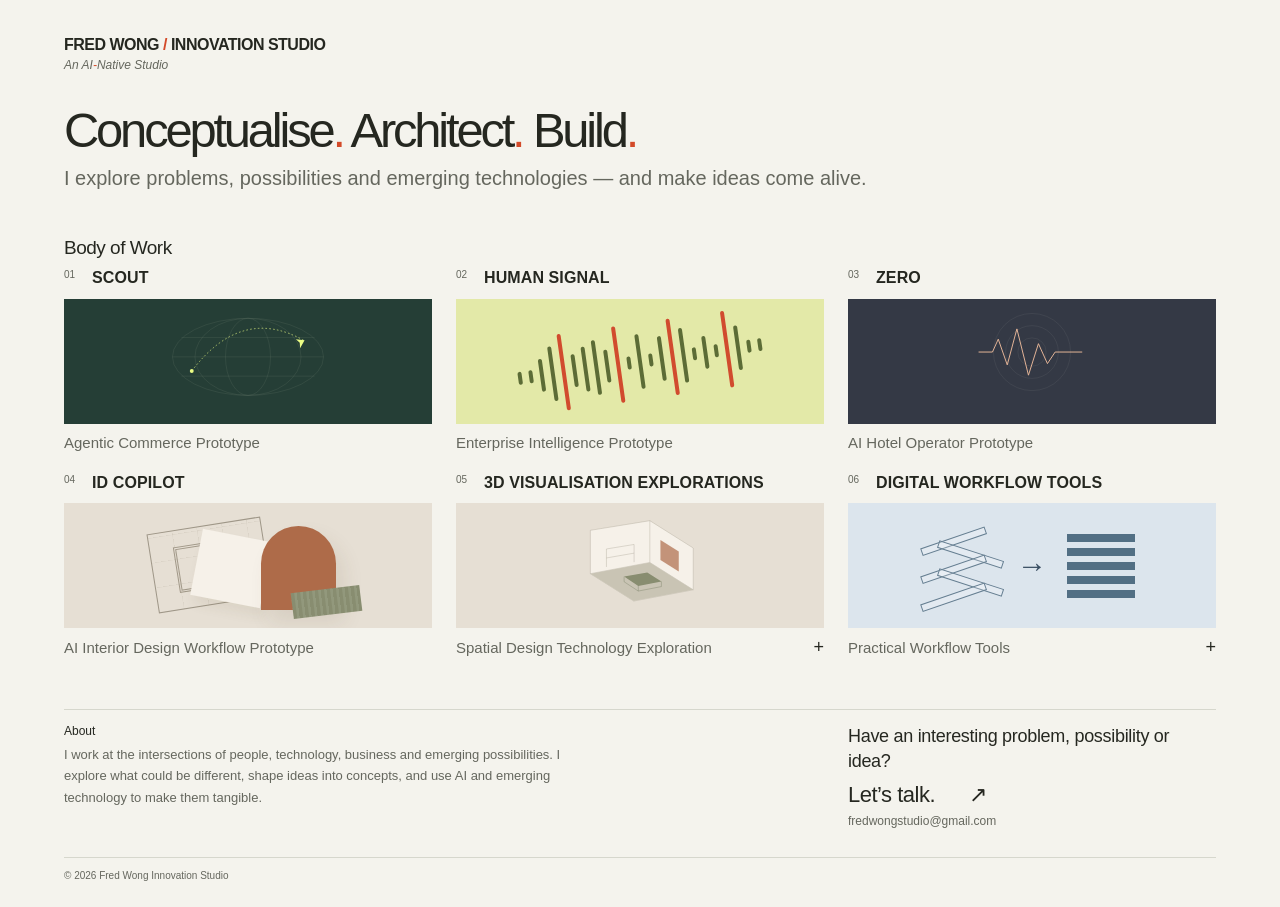
==== commit 640898e1: "Refine Fred Wong Innovation Studio homepage" ====
--- a/index.html
+++ b/index.html
@@ -15,49 +15,55 @@
 <body>
   <a class="skip-link" href="#main">Skip to content</a>
   <header class="site-header wrap">
-    <a class="wordmark" href="#" aria-label="Fred Wong Studio home">FRED WONG<span>STUDIO<span class="brand-dot" aria-hidden="true"></span></span></a>
-    <nav aria-label="Main navigation"><a href="#experiments">Work</a><a href="#studio">About</a><a href="#contact">Contact</a></nav>
+    <a class="wordmark" href="#" aria-label="Fred Wong Innovation Studio home">FRED WONG <span class="orange" style="display:inline">/</span> INNOVATION STUDIO</a>
+    <p class="studio-positioning">An AI<span class="orange">-</span>Native Studio</p>
   </header>
   <main id="main">
     <section class="hero wrap" aria-labelledby="hero-title">
-      <h1 id="hero-title">I make ideas come <span class="alive">alive<svg viewBox="0 0 450 30" aria-hidden="true"><path d="M5 22 Q190 -2 442 12"/></svg></span><span class="orange">.</span></h1>
-      <div class="hero-bottom"><p>I explore problems, possibilities and emerging technologies — and make ideas tangible.</p><a class="text-link" href="#experiments">Explore the work <span aria-hidden="true">↓</span></a></div>
+      <h1 id="hero-title">Conceptualise<span class="orange">.</span> Architect<span class="orange">.</span> Build<span class="orange">.</span></h1>
+      <div class="hero-bottom"><p>I explore problems, possibilities and emerging technologies — and make ideas come alive.</p></div>
     </section>
     <section class="experiments wrap" id="experiments" aria-labelledby="experiments-title">
-      <div class="section-heading"><h2 id="experiments-title">Selected work</h2></div>
+      <div class="section-heading"><h2 id="experiments-title">Body of Work</h2></div>
       <div class="project-grid">
         <article class="project" id="scout">
+          <div class="project-heading"><span class="project-number">01</span><h3><a class="project-link" href="https://fredwongstudio.com/scout/">SCOUT</a></h3></div>
           <div class="art scout-art" aria-hidden="true"><svg viewBox="0 0 600 350"><g fill="none" stroke="currentColor" opacity=".24"><ellipse cx="300" cy="180" rx="235" ry="120"/><ellipse cx="300" cy="180" rx="165" ry="120"/><ellipse cx="300" cy="180" rx="70" ry="120"/><path d="M65 180h470M93 120h414M93 240h414"/></g><path d="M125 224 Q280 20 474 129" fill="none" stroke="#eafc84" stroke-width="2" stroke-dasharray="5 7"/><circle cx="125" cy="224" r="6" fill="#eafc84"/><path d="m476 128-27-3 12 11 1 17z" fill="#eafc84"/></svg></div>
-          <div class="project-heading"><span class="project-number">01</span><h3><a class="project-link" href="https://fredwongstudio.com/scout/">SCOUT</a></h3><span>Agentic Commerce Prototype</span></div><!-- Project context: An exploration of what flight discovery and booking could become when the interface is a conversation and AI agents can increasingly act on our behalf. -->
-          <span class="view-project" aria-hidden="true">View project <span>↗</span></span>
+          <!-- Project context: An exploration of what flight discovery and booking could become when the interface is a conversation and AI agents can increasingly act on our behalf. -->
+          <p class="project-descriptor">Agentic Commerce Prototype</p>
         </article>
         <article class="project" id="human-signal">
+          <div class="project-heading"><span class="project-number">02</span><h3><a class="project-link" href="https://fredwongstudio.com/humansignal/">HUMAN SIGNAL</a></h3></div>
           <div class="art signal-art" aria-hidden="true"><div class="signal-field"><i></i><i></i><i></i><i></i><i></i><i></i><i></i><i></i><i></i><i></i><i></i><i></i><i></i><i></i><i></i><i></i><i></i><i></i><i></i><i></i><i></i><i></i><i></i></div></div>
-          <div class="project-heading"><span class="project-number">02</span><h3><a class="project-link" href="https://fredwongstudio.com/humansignal/">HUMAN SIGNAL</a></h3><span>Enterprise Intelligence Prototype</span></div><!-- Project context: An exploration of how organisations could capture what people know is actually happening — not only what their systems record — and turn those human signals into useful intelligence. -->
-          <span class="view-project" aria-hidden="true">View project <span>↗</span></span>
+          <!-- Project context: An exploration of how organisations could capture what people know is actually happening — not only what their systems record — and turn those human signals into useful intelligence. -->
+          <p class="project-descriptor">Enterprise Intelligence Prototype</p>
         </article>
         <article class="project" id="zero">
+          <div class="project-heading"><span class="project-number">03</span><h3><a class="project-link" href="https://fredwongstudio.com/zero/">ZERO</a></h3></div>
           <div class="art scout-art" aria-hidden="true"><svg viewBox="0 0 600 350"><g fill="none" stroke="currentColor" opacity=".22"><circle cx="300" cy="165" r="120"/><circle cx="300" cy="165" r="82"/><circle cx="300" cy="165" r="44"/></g><path d="M135 165h42l18-40 28 80 30-112 36 144 31-98 28 62 24-36h83" fill="none" stroke="#eafc84" stroke-width="3" stroke-linecap="round" stroke-linejoin="round"/></svg></div>
-          <div class="project-heading"><span class="project-number">03</span><h3><a class="project-link" href="https://fredwongstudio.com/zero/">ZERO</a></h3><span>AI Hotel Operator Prototype</span></div><!-- Project context: A working voice AI prototype exploring what hotel guest service could become when guests can simply call, speak naturally, and an AI operator can understand, respond and coordinate service requests. -->
-          <span class="view-project" aria-hidden="true">View project <span>↗</span></span>
+          <!-- Project context: A working voice AI prototype exploring what hotel guest service could become when guests can simply call, speak naturally, and an AI operator can understand, respond and coordinate service requests. -->
+          <p class="project-descriptor">AI Hotel Operator Prototype</p>
         </article>
         <article class="project" id="ai-id-copilot">
+          <div class="project-heading"><span class="project-number">04</span><h3><a class="project-link" href="https://fredwongstudio.com/ID-Copilot/">ID COPILOT</a></h3></div>
           <div class="art design-art" aria-hidden="true"><div class="design-composition"><div class="plan"><span></span></div><div class="swatch"></div><div class="arch"></div><div class="material"></div></div></div>
-          <div class="project-heading"><span class="project-number">04</span><h3><a class="project-link" href="https://fredwongstudio.com/ID-Copilot/">ID COPILOT</a></h3><span>AI-Enabled Interior Design Workflow</span></div><!-- Project context: An exploration of how AI could reduce the administrative work surrounding interior design while preserving the part designers actually value: designing. -->
-          <span class="view-project" aria-hidden="true">View project <span>↗</span></span>
+          <!-- Project context: An exploration of how AI could reduce the administrative work surrounding interior design while preserving the part designers actually value: designing. -->
+          <p class="project-descriptor">AI Interior Design Workflow Prototype</p>
         </article>
         <article class="project" id="visualisation-explorations">
+          <div class="project-heading"><span class="project-number">05</span><h3>3D VISUALISATION EXPLORATIONS</h3></div>
           <div class="art design-art spatial-art" aria-hidden="true"><svg viewBox="0 0 600 350" fill="none"><path d="M145 220V85L330 55L465 140V270L280 305Z" fill="#f6f1e9" stroke="#9f9788"/><path d="M145 220L330 185L465 270M330 55V185" stroke="#9f9788"/><path d="M145 220L280 305L465 270L330 185Z" fill="#c9c4b4"/><path d="M363 115L420 151V213L363 177Z" fill="#ae6b49" opacity=".7"/><path d="M195 199V143L281 129V184M195 171L281 156" stroke="#9f9788"/><path d="M250 229L322 216L366 244L294 258Z" fill="#888d70"/><path d="M250 229V245L294 274L366 260V244M294 258V274" stroke="#667052"/></svg></div>
-          <div class="project-heading"><span class="project-number">05</span><h3>3D VISUALISATION EXPLORATIONS</h3><span>Spatial Design Technology Exploration</span></div><!-- Project context: I explored new 3D visualisation tools by creating highly photorealistic interior environments. Working hands-on with the design process revealed the friction surrounding the creative work — from measurements and take-offs to documentation, quotations and proposal preparation — which later informed several of my workflow experiments. -->
-          <details class="project-options" name="project-choices"><summary>Explore spaces<span aria-hidden="true">+</span></summary><ul class="tool-links" aria-label="3D visualisation explorations">
+          <!-- Project context: I explored new 3D visualisation tools by creating highly photorealistic interior environments. Working hands-on with the design process revealed the friction surrounding the creative work — from measurements and take-offs to documentation, quotations and proposal preparation — which later informed several of my workflow experiments. -->
+          <details class="project-options" name="project-choices"><summary>Spatial Design Technology Exploration<span aria-hidden="true">+</span></summary><ul class="tool-links" aria-label="3D visualisation explorations">
             <li><a href="https://fredwongstudio.com/3dspatial2rm/">2-Room Flexi <span aria-hidden="true">↗</span></a></li>
             <li><a href="https://fredwongstudio.com/3dspatial4rm/">4-Room BTO <span aria-hidden="true">↗</span></a></li>
           </ul></details>
         </article>
         <article class="project" id="digital-workflow-tools">
+          <div class="project-heading"><span class="project-number">06</span><h3>DIGITAL WORKFLOW TOOLS</h3></div>
           <div class="art workflow-art" aria-hidden="true"><div class="workflow-composition"><div class="loose-lines"><i></i><i></i><i></i><i></i><i></i></div><span class="flow-arrow">→</span><div class="ordered-lines"><i></i><i></i><i></i><i></i><i></i></div></div></div>
-          <div class="project-heading"><span class="project-number">06</span><h3>DIGITAL WORKFLOW TOOLS</h3><span>Practical Workflow Tools</span></div><!-- Project context: A collection of practical tools exploring how repetitive, fragmented and manual work can be made dramatically simpler. -->
-          <details class="project-options" name="project-choices"><summary>Explore tools<span aria-hidden="true">+</span></summary><ul class="tool-links" aria-label="Digital workflow prototypes">
+          <!-- Project context: A collection of practical tools exploring how repetitive, fragmented and manual work can be made dramatically simpler. -->
+          <details class="project-options" name="project-choices"><summary>Practical Workflow Tools<span aria-hidden="true">+</span></summary><ul class="tool-links" aria-label="Digital workflow prototypes">
             <li><a href="https://fredwongstudio.com/floorplancalculator/">Floor Plan Take-off <span aria-hidden="true">↗</span></a></li>
             <li><a href="https://fredwongstudio.com/areacalculator/">Area Calculator <span aria-hidden="true">↗</span></a></li>
             <li><a href="https://fredwongstudio.com/quotebuilder/">Quote Builder <span aria-hidden="true">↗</span></a></li>
@@ -68,8 +74,7 @@
     <div class="closing wrap">
       <section class="studio" id="studio" aria-labelledby="studio-title">
         <h2 id="studio-title">About</h2>
-        <p>I work at the intersections of people, technology, business and emerging possibilities.</p>
-        <p>I explore what could be different, shape ideas into concepts, and use AI and emerging technology to make them tangible.</p>
+        <p>I work at the intersections of people, technology, business and emerging possibilities. I explore what could be different, shape ideas into concepts, and use AI and emerging technology to make them tangible.</p>
       </section>
       <section class="contact" id="contact" aria-labelledby="contact-title">
         <h2 id="contact-title">Have an interesting problem, possibility or idea?</h2>
@@ -77,7 +82,7 @@
       </section>
     </div>
   </main>
-  <footer class="wrap"><div><a class="footer-brand" href="#">FRED WONG INNOVATION STUDIO</a><p>I make ideas come alive.</p></div><a class="text-link" href="#">Back to top ↑</a></footer>
+  <footer class="wrap">© 2026 Fred Wong Innovation Studio</footer>
   <script>
     // Keep disclosure groups exclusive, including browsers without details[name] support.
     document.querySelectorAll('.project-options').forEach(group => {
--- a/styles.css
+++ b/styles.css
@@ -16,9 +16,6 @@
 nav a:hover, .text-link:hover { color:var(--orange); }
 .hero { padding-block:42px 48px; }
 h1 { font-size:clamp(42px,5.6vw,78px); font-weight:400; letter-spacing:-.065em; line-height:1.12; margin:0 0 23px; }
-.alive { position:relative; font-family:Georgia,serif; font-style:italic; }
-.alive svg { position:absolute; bottom:-8px; left:0; width:103%; height:13px; overflow:visible; }
-.alive path { stroke:var(--orange); stroke-width:2; fill:none; }
 .orange { color:var(--orange); }
 .hero-bottom { display:flex; align-items:center; justify-content:space-between; gap:32px; }
 .hero-bottom p { font-size:15px; line-height:1.6; max-width:570px; margin:0; color:var(--muted); }
@@ -289,3 +286,147 @@
 @media(max-width:600px) {
   #visualisation-explorations .tool-links { grid-template-columns:1fr; }
 }
+
+/* One-line wordmark and viewport-conscious spacing; text sizes stay intact. */
+.wordmark { white-space:nowrap; }
+.wordmark>.brand-dot { display:inline-block; }
+@media(min-width:1101px) {
+  .site-header { padding-block:2px; }
+  .hero-bottom .text-link { min-height:24px; }
+  .hero { padding-bottom:4px; }
+  h1 { margin-bottom:10px; }
+  .section-heading { padding-top:8px; margin-bottom:8px; }
+  .project-grid { row-gap:10px; }
+  .closing { margin-top:10px; padding-block:4px; }
+  .studio p { margin-block:2px; }
+  footer { padding-block:2px; }
+  footer .text-link { min-height:32px; }
+}
+@media(max-width:600px) {
+  .site-header { flex-direction:column; align-items:flex-start; gap:3px; padding-block:12px 0; }
+  nav { width:100%; justify-content:space-between; }
+  .wordmark { font-size:13px; }
+}
+
+/* Final editorial polish. */
+.view-project { justify-content:flex-end; }
+footer { font-size:10px; color:var(--muted); line-height:1.5; padding-block:8px; }
+@media(min-width:1101px) {
+  h1 { font-size:clamp(42px,4.8vw,68px); }
+}
+
+/* Card hierarchy: identity, existing visual, then quiet context. */
+.project-heading {
+  margin:0 0 8px;
+  min-height:36px;
+  grid-template-columns:23px minmax(0,1fr);
+  align-content:start;
+  gap:0 5px;
+}
+.project-number { grid-row:auto; }
+.project-heading>span:last-child { grid-column:auto; }
+.project-descriptor {
+  margin:0;
+  min-height:38px;
+  display:flex;
+  align-items:center;
+  font-size:11px;
+  line-height:1.5;
+  color:var(--muted);
+}
+.project-options { margin-left:0; }
+.project-options summary {
+  min-height:38px;
+  gap:12px;
+  color:var(--muted);
+  line-height:1.5;
+}
+.project-options summary>span { flex-shrink:0; color:var(--ink); }
+
+/* Readable project context, with titles retaining the strongest emphasis. */
+.project h3 { font-size:16px; font-weight:600; }
+.project-descriptor, .project-options summary {
+  font-size:15px;
+  line-height:1.4;
+}
+
+/* Quiet positioning beneath the wordmark; red remains punctuation-only. */
+.site-header { flex-direction:column; align-items:flex-start; gap:4px; }
+.studio-positioning {
+  margin:0;
+  font-size:12px;
+  line-height:1.4;
+  font-style:italic;
+  color:var(--muted);
+}
+
+/* Subtle contact legibility adjustment. */
+.contact-link small { font-size:12px; }
+
+/* Bring title rows closer to the artwork without changing type or visuals. */
+.project-heading { min-height:0; margin-bottom:10px; }
+@media(max-width:600px) {
+  .project-heading { min-height:0; }
+}
+
+/* Viewport composition: breathing room above, a normal-flow footer below. */
+body {
+  min-height:100vh;
+  min-height:100svh;
+  display:flex;
+  flex-direction:column;
+}
+body>main { flex:1 0 auto; }
+body>footer { flex-shrink:0; padding-bottom:24px; }
+@media(min-width:1101px) {
+  .site-header { padding-top:28px; padding-bottom:12px; }
+  h1 { font-size:clamp(42px,4.2vw,60px); }
+  .hero { padding-bottom:20px; }
+}
+
+/* Editorial rhythm: tight within each idea, generous between ideas. */
+.section-heading { border-top:0; padding-top:0; }
+@media(min-width:1101px) {
+  :root { --section-space:clamp(20px,3.1vh,32px); }
+  .site-header { padding-bottom:24px; }
+  h1 { font-size:clamp(42px,3.82vw,54.6px); }
+  body>main { display:flex; flex-direction:column; justify-content:space-between; gap:var(--section-space); }
+  .hero { padding:0; }
+  .closing {
+    display:grid;
+    grid-template-columns:repeat(3,minmax(0,1fr));
+    column-gap:24px;
+    margin-top:0;
+    padding-block:14px 0;
+  }
+  .studio { grid-column:1 / 3; }
+  .contact { grid-column:3; }
+  body>footer { margin-top:var(--section-space); padding-top:10px; }
+}
+
+/* Bounded desktop composition: surplus height cannot inflate section gaps. */
+@media(min-width:1101px) {
+  :root {
+    --page-top:clamp(24px,calc(28px + (100svh - 768px) * .06 - clamp(0px,calc((900px - 100svh) / 33),4px)),56px);
+    --identity-gap:clamp(24px,calc(24px + (100svh - 768px) * .04),44px);
+    --work-gap:clamp(20px,calc(24px + (100svh - 768px) * .16 - clamp(0px,calc((900px - 100svh) / 33),4px)),96px);
+    --about-gap:clamp(20px,calc(24px + (100svh - 768px) * .14 - clamp(0px,calc((900px - 100svh) / 33),4px)),88px);
+    --footer-gap:clamp(16px,calc(20px + (100svh - 768px) * .07 - clamp(0px,calc((900px - 100svh) / 33),4px)),52px);
+  }
+  .site-header { padding-top:var(--page-top); padding-bottom:var(--identity-gap); }
+  body>main { flex:0 0 auto; justify-content:flex-start; gap:0; }
+  .experiments { margin-top:var(--work-gap); }
+  .closing { margin-top:var(--about-gap); }
+  body>footer { margin-top:var(--footer-gap); }
+}
+
+/* Supporting statement as an editorial subhead. */
+.hero-bottom p {
+  font-size:clamp(17px,1.46vw,22px);
+  line-height:1.4;
+  max-width:none;
+}
+@media(min-width:1101px) {
+  .hero-bottom p { font-size:clamp(20px,1.46vw,22px); }
+  .hero h1 { margin-bottom:6px; }
+}
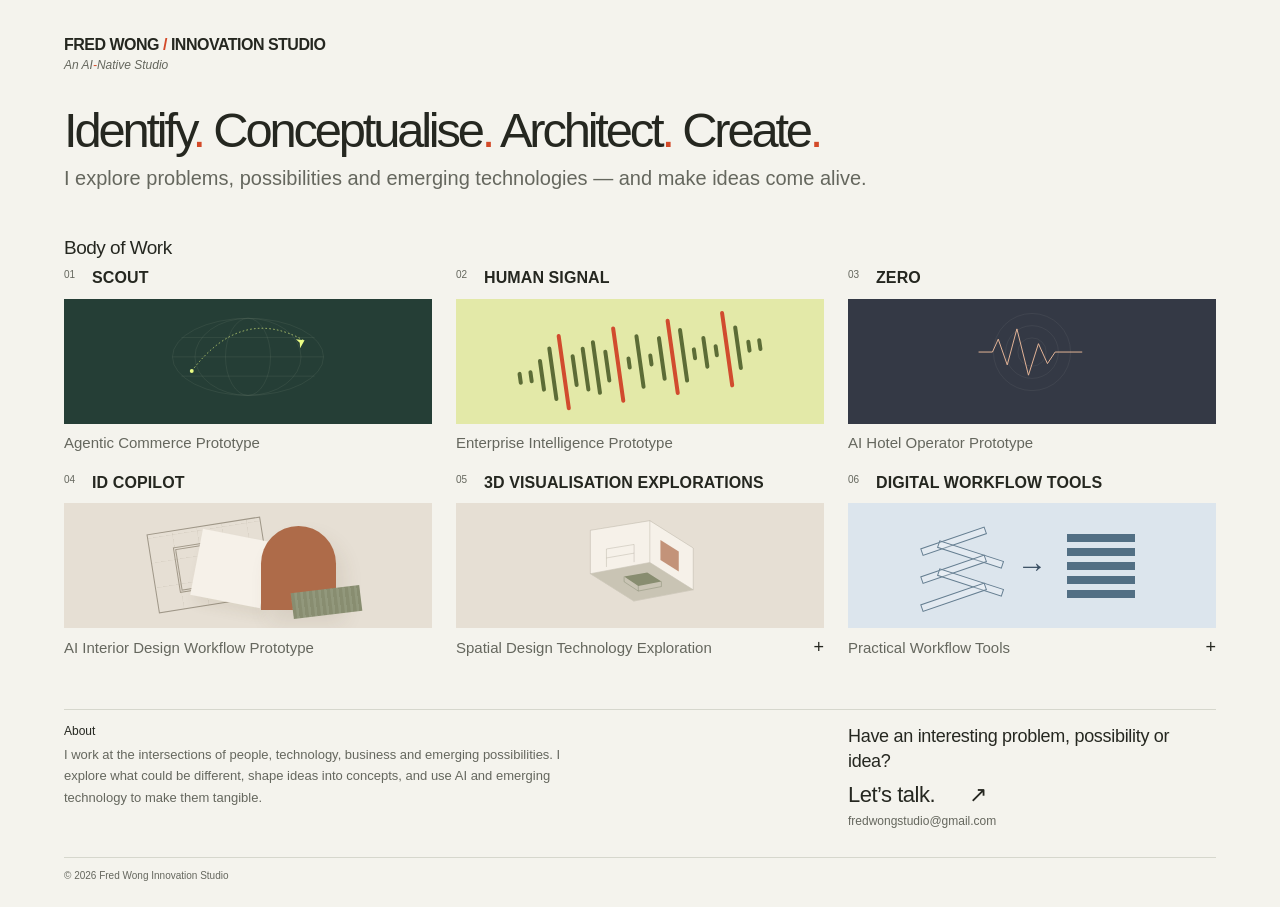
==== commit e7f27dfc: "Update Studio creative process" ====
--- a/index.html
+++ b/index.html
@@ -20,7 +20,7 @@
   </header>
   <main id="main">
     <section class="hero wrap" aria-labelledby="hero-title">
-      <h1 id="hero-title">Conceptualise<span class="orange">.</span> Architect<span class="orange">.</span> Build<span class="orange">.</span></h1>
+      <h1 id="hero-title">Identify<span class="orange">.</span> Conceptualise<span class="orange">.</span> Architect<span class="orange">.</span> Create<span class="orange">.</span></h1>
       <div class="hero-bottom"><p>I explore problems, possibilities and emerging technologies — and make ideas come alive.</p></div>
     </section>
     <section class="experiments wrap" id="experiments" aria-labelledby="experiments-title">
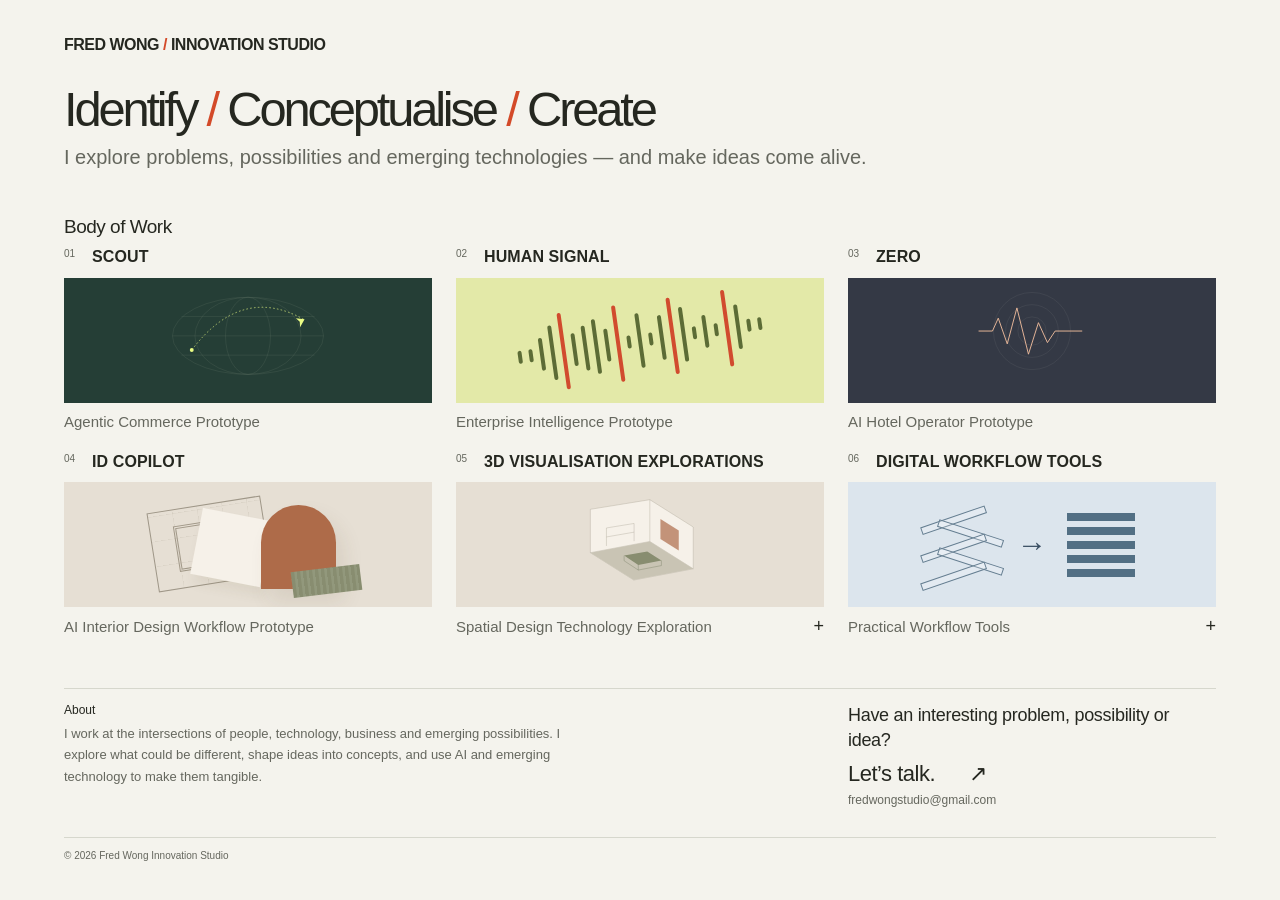
==== commit 14f149c8: "Update Studio positioning and hero" ====
--- a/index.html
+++ b/index.html
@@ -16,11 +16,10 @@
   <a class="skip-link" href="#main">Skip to content</a>
   <header class="site-header wrap">
     <a class="wordmark" href="#" aria-label="Fred Wong Innovation Studio home">FRED WONG <span class="orange" style="display:inline">/</span> INNOVATION STUDIO</a>
-    <p class="studio-positioning">An AI<span class="orange">-</span>Native Studio</p>
   </header>
   <main id="main">
     <section class="hero wrap" aria-labelledby="hero-title">
-      <h1 id="hero-title">Identify<span class="orange">.</span> Conceptualise<span class="orange">.</span> Architect<span class="orange">.</span> Create<span class="orange">.</span></h1>
+      <h1 id="hero-title">Identify <span class="orange">/</span> Conceptualise <span class="orange">/</span> Create</h1>
       <div class="hero-bottom"><p>I explore problems, possibilities and emerging technologies — and make ideas come alive.</p></div>
     </section>
     <section class="experiments wrap" id="experiments" aria-labelledby="experiments-title">
--- a/styles.css
+++ b/styles.css
@@ -350,15 +350,7 @@
   line-height:1.4;
 }
 
-/* Quiet positioning beneath the wordmark; red remains punctuation-only. */
 .site-header { flex-direction:column; align-items:flex-start; gap:4px; }
-.studio-positioning {
-  margin:0;
-  font-size:12px;
-  line-height:1.4;
-  font-style:italic;
-  color:var(--muted);
-}
 
 /* Subtle contact legibility adjustment. */
 .contact-link small { font-size:12px; }
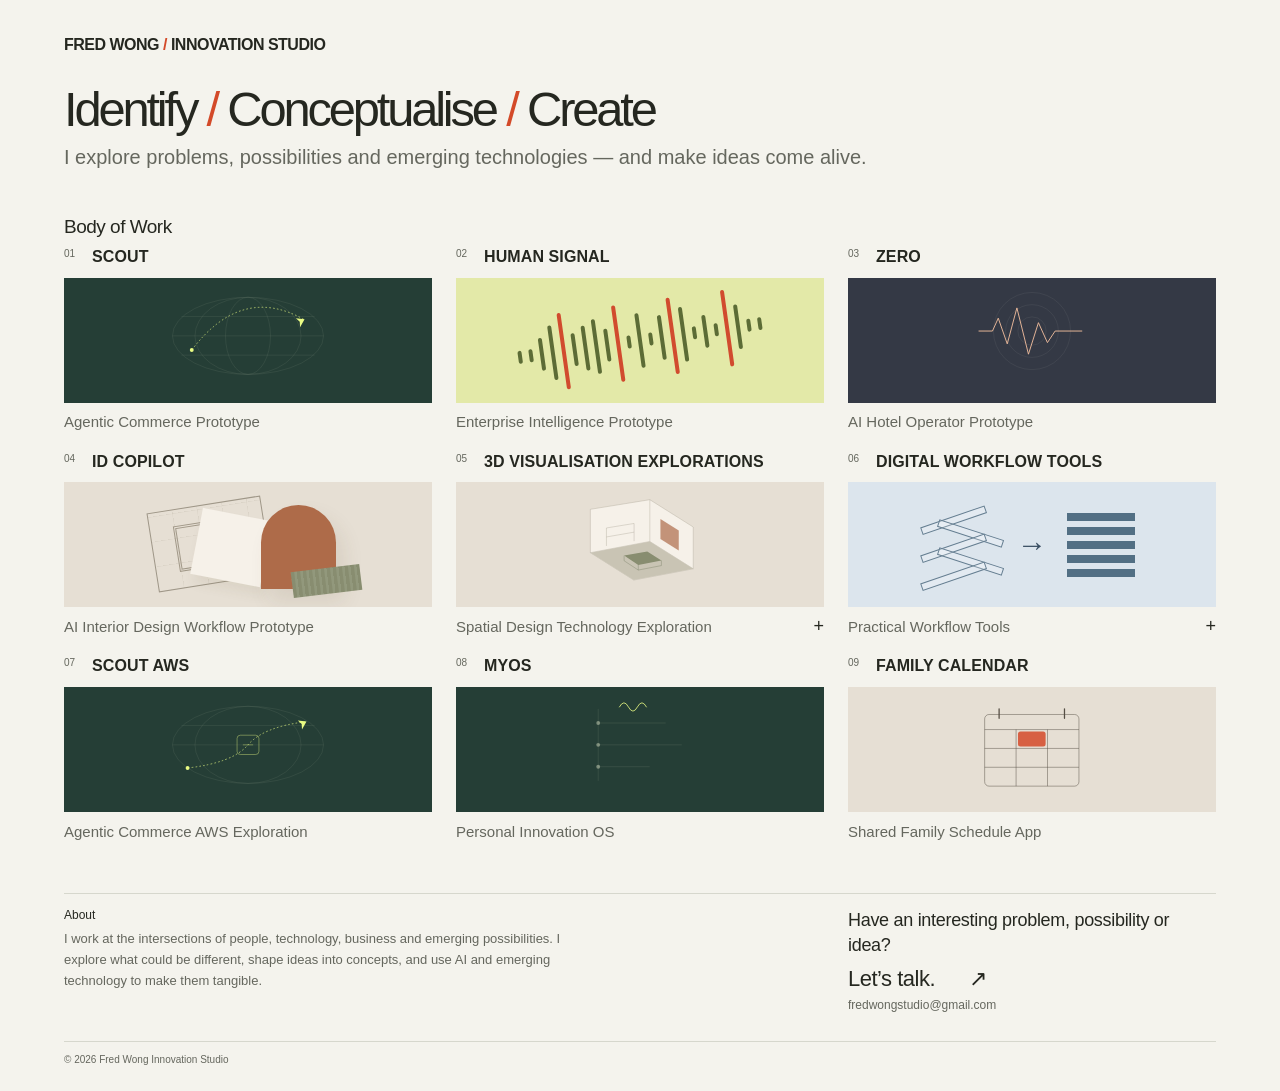
==== commit e60556b0: "Site v2 — three new project cards, nine case pages, dead-link fix, gate scripts - Add cards 07 SCOUT" ====
--- a/index.html
+++ b/index.html
@@ -12,10 +12,10 @@
   <link rel="icon" href="./favicon.svg" type="image/svg+xml">
   <link rel="stylesheet" href="./styles.css">
 </head>
-<body>
+<body id="top">
   <a class="skip-link" href="#main">Skip to content</a>
   <header class="site-header wrap">
-    <a class="wordmark" href="#" aria-label="Fred Wong Innovation Studio home">FRED WONG <span class="orange" style="display:inline">/</span> INNOVATION STUDIO</a>
+    <a class="wordmark" href="#top" aria-label="Fred Wong Innovation Studio home">FRED WONG <span class="orange" style="display:inline">/</span> INNOVATION STUDIO</a>
   </header>
   <main id="main">
     <section class="hero wrap" aria-labelledby="hero-title">
@@ -26,31 +26,31 @@
       <div class="section-heading"><h2 id="experiments-title">Body of Work</h2></div>
       <div class="project-grid">
         <article class="project" id="scout">
-          <div class="project-heading"><span class="project-number">01</span><h3><a class="project-link" href="https://fredwongstudio.com/scout/">SCOUT</a></h3></div>
+          <div class="project-heading"><span class="project-number">01</span><h3><a class="project-link" href="./cases/scout.html">SCOUT</a></h3></div>
           <div class="art scout-art" aria-hidden="true"><svg viewBox="0 0 600 350"><g fill="none" stroke="currentColor" opacity=".24"><ellipse cx="300" cy="180" rx="235" ry="120"/><ellipse cx="300" cy="180" rx="165" ry="120"/><ellipse cx="300" cy="180" rx="70" ry="120"/><path d="M65 180h470M93 120h414M93 240h414"/></g><path d="M125 224 Q280 20 474 129" fill="none" stroke="#eafc84" stroke-width="2" stroke-dasharray="5 7"/><circle cx="125" cy="224" r="6" fill="#eafc84"/><path d="m476 128-27-3 12 11 1 17z" fill="#eafc84"/></svg></div>
           <!-- Project context: An exploration of what flight discovery and booking could become when the interface is a conversation and AI agents can increasingly act on our behalf. -->
           <p class="project-descriptor">Agentic Commerce Prototype</p>
         </article>
         <article class="project" id="human-signal">
-          <div class="project-heading"><span class="project-number">02</span><h3><a class="project-link" href="https://fredwongstudio.com/humansignal/">HUMAN SIGNAL</a></h3></div>
+          <div class="project-heading"><span class="project-number">02</span><h3><a class="project-link" href="./cases/human-signal.html">HUMAN SIGNAL</a></h3></div>
           <div class="art signal-art" aria-hidden="true"><div class="signal-field"><i></i><i></i><i></i><i></i><i></i><i></i><i></i><i></i><i></i><i></i><i></i><i></i><i></i><i></i><i></i><i></i><i></i><i></i><i></i><i></i><i></i><i></i><i></i></div></div>
           <!-- Project context: An exploration of how organisations could capture what people know is actually happening — not only what their systems record — and turn those human signals into useful intelligence. -->
           <p class="project-descriptor">Enterprise Intelligence Prototype</p>
         </article>
         <article class="project" id="zero">
-          <div class="project-heading"><span class="project-number">03</span><h3><a class="project-link" href="https://fredwongstudio.com/zero/">ZERO</a></h3></div>
+          <div class="project-heading"><span class="project-number">03</span><h3><a class="project-link" href="./cases/zero.html">ZERO</a></h3></div>
           <div class="art scout-art" aria-hidden="true"><svg viewBox="0 0 600 350"><g fill="none" stroke="currentColor" opacity=".22"><circle cx="300" cy="165" r="120"/><circle cx="300" cy="165" r="82"/><circle cx="300" cy="165" r="44"/></g><path d="M135 165h42l18-40 28 80 30-112 36 144 31-98 28 62 24-36h83" fill="none" stroke="#eafc84" stroke-width="3" stroke-linecap="round" stroke-linejoin="round"/></svg></div>
           <!-- Project context: A working voice AI prototype exploring what hotel guest service could become when guests can simply call, speak naturally, and an AI operator can understand, respond and coordinate service requests. -->
           <p class="project-descriptor">AI Hotel Operator Prototype</p>
         </article>
         <article class="project" id="ai-id-copilot">
-          <div class="project-heading"><span class="project-number">04</span><h3><a class="project-link" href="https://fredwongstudio.com/ID-Copilot/">ID COPILOT</a></h3></div>
+          <div class="project-heading"><span class="project-number">04</span><h3><a class="project-link" href="./cases/id-copilot.html">ID COPILOT</a></h3></div>
           <div class="art design-art" aria-hidden="true"><div class="design-composition"><div class="plan"><span></span></div><div class="swatch"></div><div class="arch"></div><div class="material"></div></div></div>
           <!-- Project context: An exploration of how AI could reduce the administrative work surrounding interior design while preserving the part designers actually value: designing. -->
           <p class="project-descriptor">AI Interior Design Workflow Prototype</p>
         </article>
         <article class="project" id="visualisation-explorations">
-          <div class="project-heading"><span class="project-number">05</span><h3>3D VISUALISATION EXPLORATIONS</h3></div>
+          <div class="project-heading"><span class="project-number">05</span><h3><a class="project-link" href="./cases/visualisation-explorations.html">3D VISUALISATION EXPLORATIONS</a></h3></div>
           <div class="art design-art spatial-art" aria-hidden="true"><svg viewBox="0 0 600 350" fill="none"><path d="M145 220V85L330 55L465 140V270L280 305Z" fill="#f6f1e9" stroke="#9f9788"/><path d="M145 220L330 185L465 270M330 55V185" stroke="#9f9788"/><path d="M145 220L280 305L465 270L330 185Z" fill="#c9c4b4"/><path d="M363 115L420 151V213L363 177Z" fill="#ae6b49" opacity=".7"/><path d="M195 199V143L281 129V184M195 171L281 156" stroke="#9f9788"/><path d="M250 229L322 216L366 244L294 258Z" fill="#888d70"/><path d="M250 229V245L294 274L366 260V244M294 258V274" stroke="#667052"/></svg></div>
           <!-- Project context: I explored new 3D visualisation tools by creating highly photorealistic interior environments. Working hands-on with the design process revealed the friction surrounding the creative work — from measurements and take-offs to documentation, quotations and proposal preparation — which later informed several of my workflow experiments. -->
           <details class="project-options" name="project-choices"><summary>Spatial Design Technology Exploration<span aria-hidden="true">+</span></summary><ul class="tool-links" aria-label="3D visualisation explorations">
@@ -59,7 +59,7 @@
           </ul></details>
         </article>
         <article class="project" id="digital-workflow-tools">
-          <div class="project-heading"><span class="project-number">06</span><h3>DIGITAL WORKFLOW TOOLS</h3></div>
+          <div class="project-heading"><span class="project-number">06</span><h3><a class="project-link" href="./cases/digital-workflow-tools.html">DIGITAL WORKFLOW TOOLS</a></h3></div>
           <div class="art workflow-art" aria-hidden="true"><div class="workflow-composition"><div class="loose-lines"><i></i><i></i><i></i><i></i><i></i></div><span class="flow-arrow">→</span><div class="ordered-lines"><i></i><i></i><i></i><i></i><i></i></div></div></div>
           <!-- Project context: A collection of practical tools exploring how repetitive, fragmented and manual work can be made dramatically simpler. -->
           <details class="project-options" name="project-choices"><summary>Practical Workflow Tools<span aria-hidden="true">+</span></summary><ul class="tool-links" aria-label="Digital workflow prototypes">
@@ -67,6 +67,24 @@
             <li><a href="https://fredwongstudio.com/areacalculator/">Area Calculator <span aria-hidden="true">↗</span></a></li>
             <li><a href="https://fredwongstudio.com/quotebuilder/">Quote Builder <span aria-hidden="true">↗</span></a></li>
           </ul></details>
+        </article>
+        <article class="project" id="scout-aws">
+          <div class="project-heading"><span class="project-number">07</span><h3><a class="project-link" href="./cases/scout-aws.html">SCOUT AWS</a></h3></div>
+          <div class="art scout-art" aria-hidden="true"><svg viewBox="0 0 600 350"><g fill="none" stroke="currentColor" opacity=".24"><ellipse cx="300" cy="180" rx="235" ry="120"/><ellipse cx="300" cy="180" rx="165" ry="120"/><path d="M65 180h470M93 120h414"/></g><path d="M112 252 Q252 236 300 180 Q348 124 480 108" fill="none" stroke="#eafc84" stroke-width="2" stroke-dasharray="5 7"/><circle cx="112" cy="252" r="6" fill="#eafc84"/><path d="m482 107-27-3 12 11 1 17z" fill="#eafc84"/><rect x="266" y="150" width="68" height="60" rx="10" fill="none" stroke="#eafc84" stroke-width="1.5" opacity=".8"/><path d="M284 180h32" stroke="#eafc84" stroke-width="1.5" opacity=".8"/></svg></div>
+          <!-- Project context: An AWS-focused evolution of the original SCOUT prototype, exploring how the same agentic travel experience can be architected on AWS infrastructure while keeping the freedom to experiment with different AI models and providers. -->
+          <p class="project-descriptor">Agentic Commerce AWS Exploration</p>
+        </article>
+        <article class="project" id="myos">
+          <div class="project-heading"><span class="project-number">08</span><h3><a class="project-link" href="./cases/myos.html">MYOS</a></h3></div>
+          <div class="art os-art" aria-hidden="true"><svg viewBox="0 0 600 350"><g fill="none" stroke="currentColor" opacity=".3"><path d="M170 68v224M170 112h210M170 180h260M170 248h160"/></g><g fill="currentColor" opacity=".45"><circle cx="170" cy="112" r="6"/><circle cx="170" cy="180" r="6"/><circle cx="170" cy="248" r="6"/></g><path d="M236 62q14-26 28 0t28 0 28 0" fill="none" stroke="#eafc84" stroke-width="2.5" stroke-linecap="round"/></svg></div>
+          <!-- Project context: MYOS — My Operating System — my own personal innovation OS: a single-file web app for capturing ideas and reviewing them later, with browser voice capture and filters over a personal timeline. Entries stay in the browser. -->
+          <p class="project-descriptor">Personal Innovation OS</p>
+        </article>
+        <article class="project" id="family-calendar">
+          <div class="project-heading"><span class="project-number">09</span><h3><a class="project-link" href="./cases/family-calendar.html">FAMILY CALENDAR</a></h3></div>
+          <div class="art cal-art" aria-hidden="true"><svg viewBox="0 0 600 350"><g fill="none" stroke="currentColor" stroke-width="1.5"><rect x="150" y="62" width="300" height="228" rx="14"/><path d="M150 110h300M250 110v180M350 110v180M150 170h300M150 230h300"/></g><rect x="256" y="116" width="88" height="48" rx="8" fill="#d34a29" opacity=".85"/><path d="M196 44v30M404 44v30" stroke="currentColor" stroke-width="4" stroke-linecap="round"/></svg></div>
+          <!-- Project context: A personal family calendar application for organising and managing shared family schedules — built as a single self-contained web app, refined over many small iterations for phones, school-holiday shading and all-day entries. -->
+          <p class="project-descriptor">Shared Family Schedule App</p>
         </article>
       </div>
     </section>
--- a/styles.css
+++ b/styles.css
@@ -422,3 +422,46 @@
   .hero-bottom p { font-size:clamp(20px,1.46vw,22px); }
   .hero h1 { margin-bottom:6px; }
 }
+
+/* New gallery artworks (MYOS, Family Calendar) — same palette and stroke language as the existing cards. */
+.os-art {
+  background:#253e36;
+  color:#e2e9cb
+}
+.os-art svg {
+  position:absolute;
+  width:100%;
+  height:90%;
+  left:0;
+  top:0
+}
+.cal-art {
+  background:#e6dfd4;
+  color:#554e44
+}
+.cal-art svg {
+  position:absolute;
+  width:70%;
+  height:88%;
+  left:15%;
+  top:6%
+}
+
+/* Case-study pages: same tokens and header as the home page, single reading column. */
+.case-wrap { width:min(760px,90%); margin-inline:auto; }
+.back-link { display:inline-flex; align-items:center; min-height:44px; font-size:12px; }
+.back-link:hover { color:var(--orange); }
+.case-art { aspect-ratio:2.4; }
+@media(min-width:1101px) {
+  .case .art { aspect-ratio:auto; height:clamp(180px,32svh,260px); }
+}
+.case h1 { margin-bottom:8px; }
+.case-tag { margin:0 0 4px; font-size:13px; color:var(--muted); }
+.case-links { display:flex; flex-wrap:wrap; gap:8px 24px; margin-top:14px; font-size:13px; }
+.case-links a { display:inline-flex; align-items:center; min-height:44px; }
+.case-links a:hover { color:var(--orange); }
+.case section h2 { font-size:11px; font-weight:400; text-transform:uppercase; letter-spacing:1.3px; color:var(--muted); margin:34px 0 8px; }
+.case p { font-size:15px; line-height:1.7; margin:0 0 12px; }
+.case ul { margin:0; padding-left:20px; }
+.case li { font-size:14px; line-height:1.7; margin-bottom:6px; }
+.case blockquote { margin:16px 0; padding-left:18px; border-left:2px solid var(--orange); font-size:15px; line-height:1.6; color:var(--muted); }
